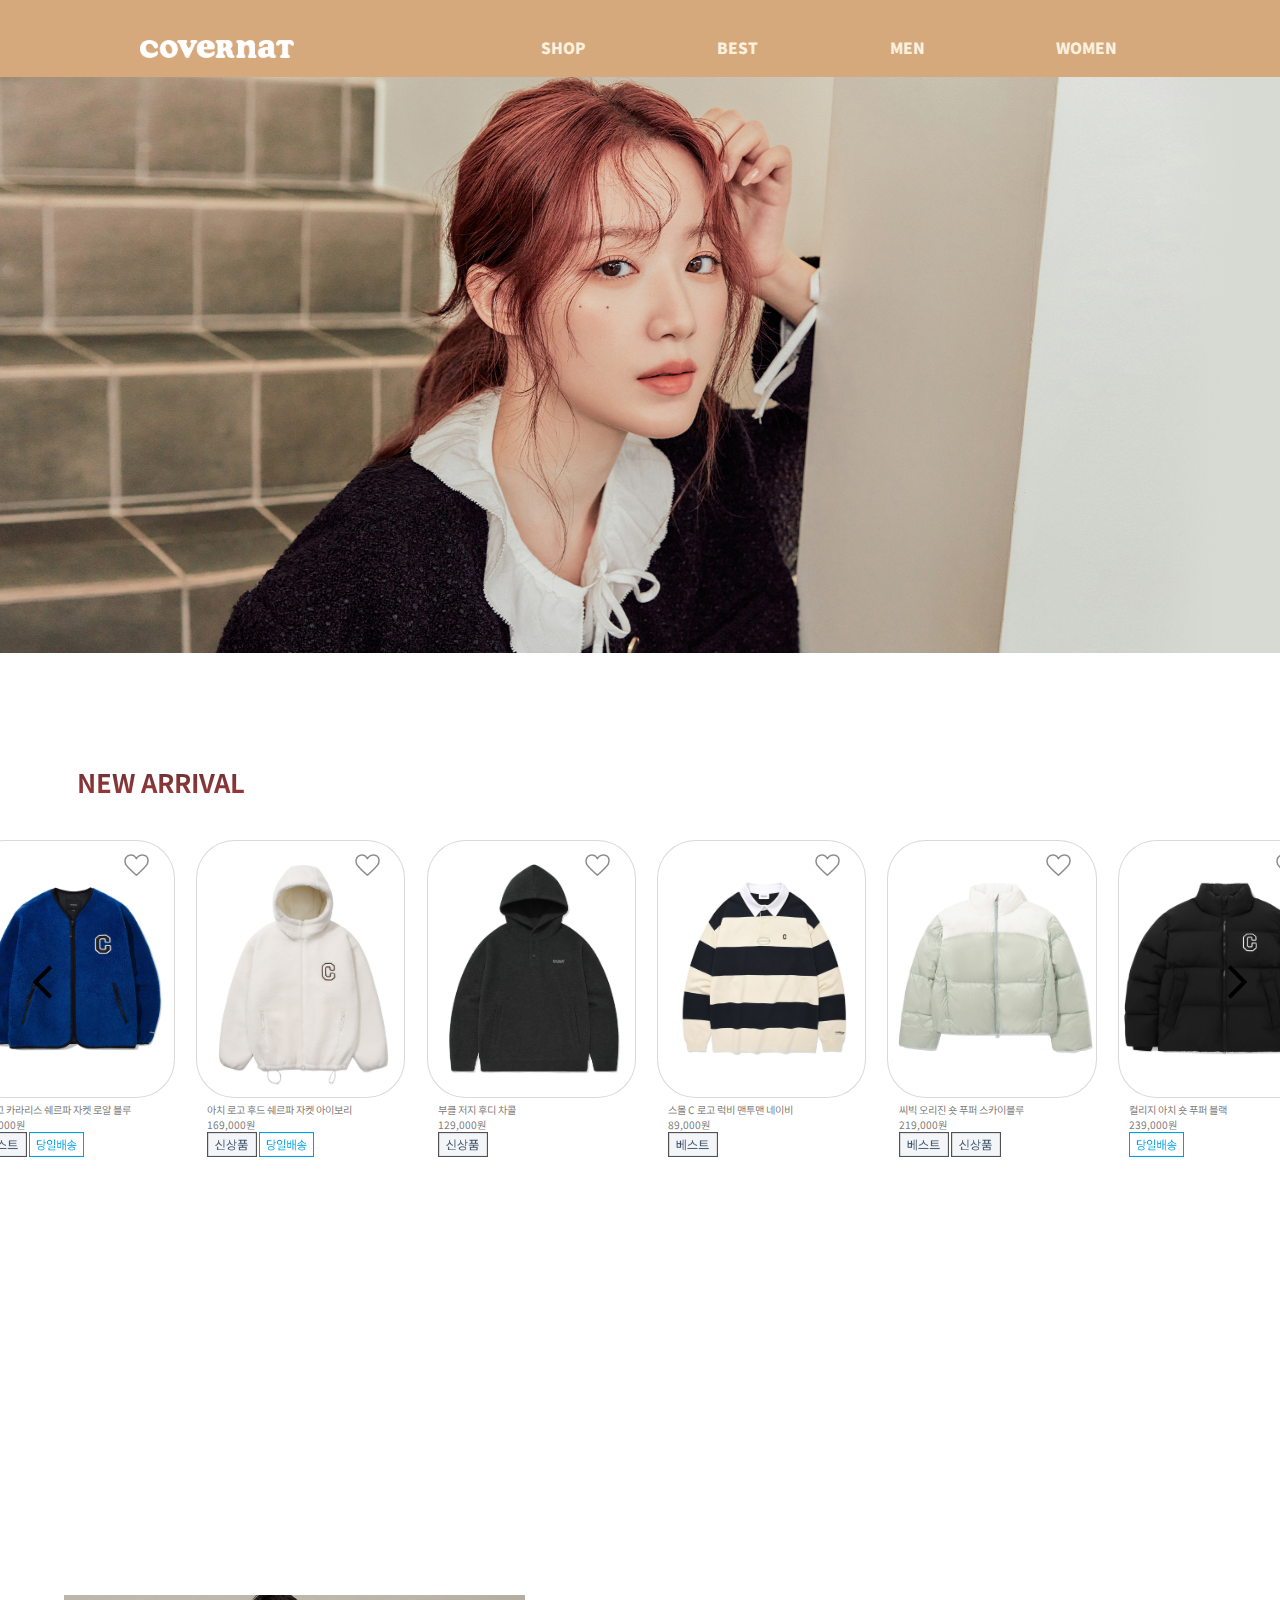
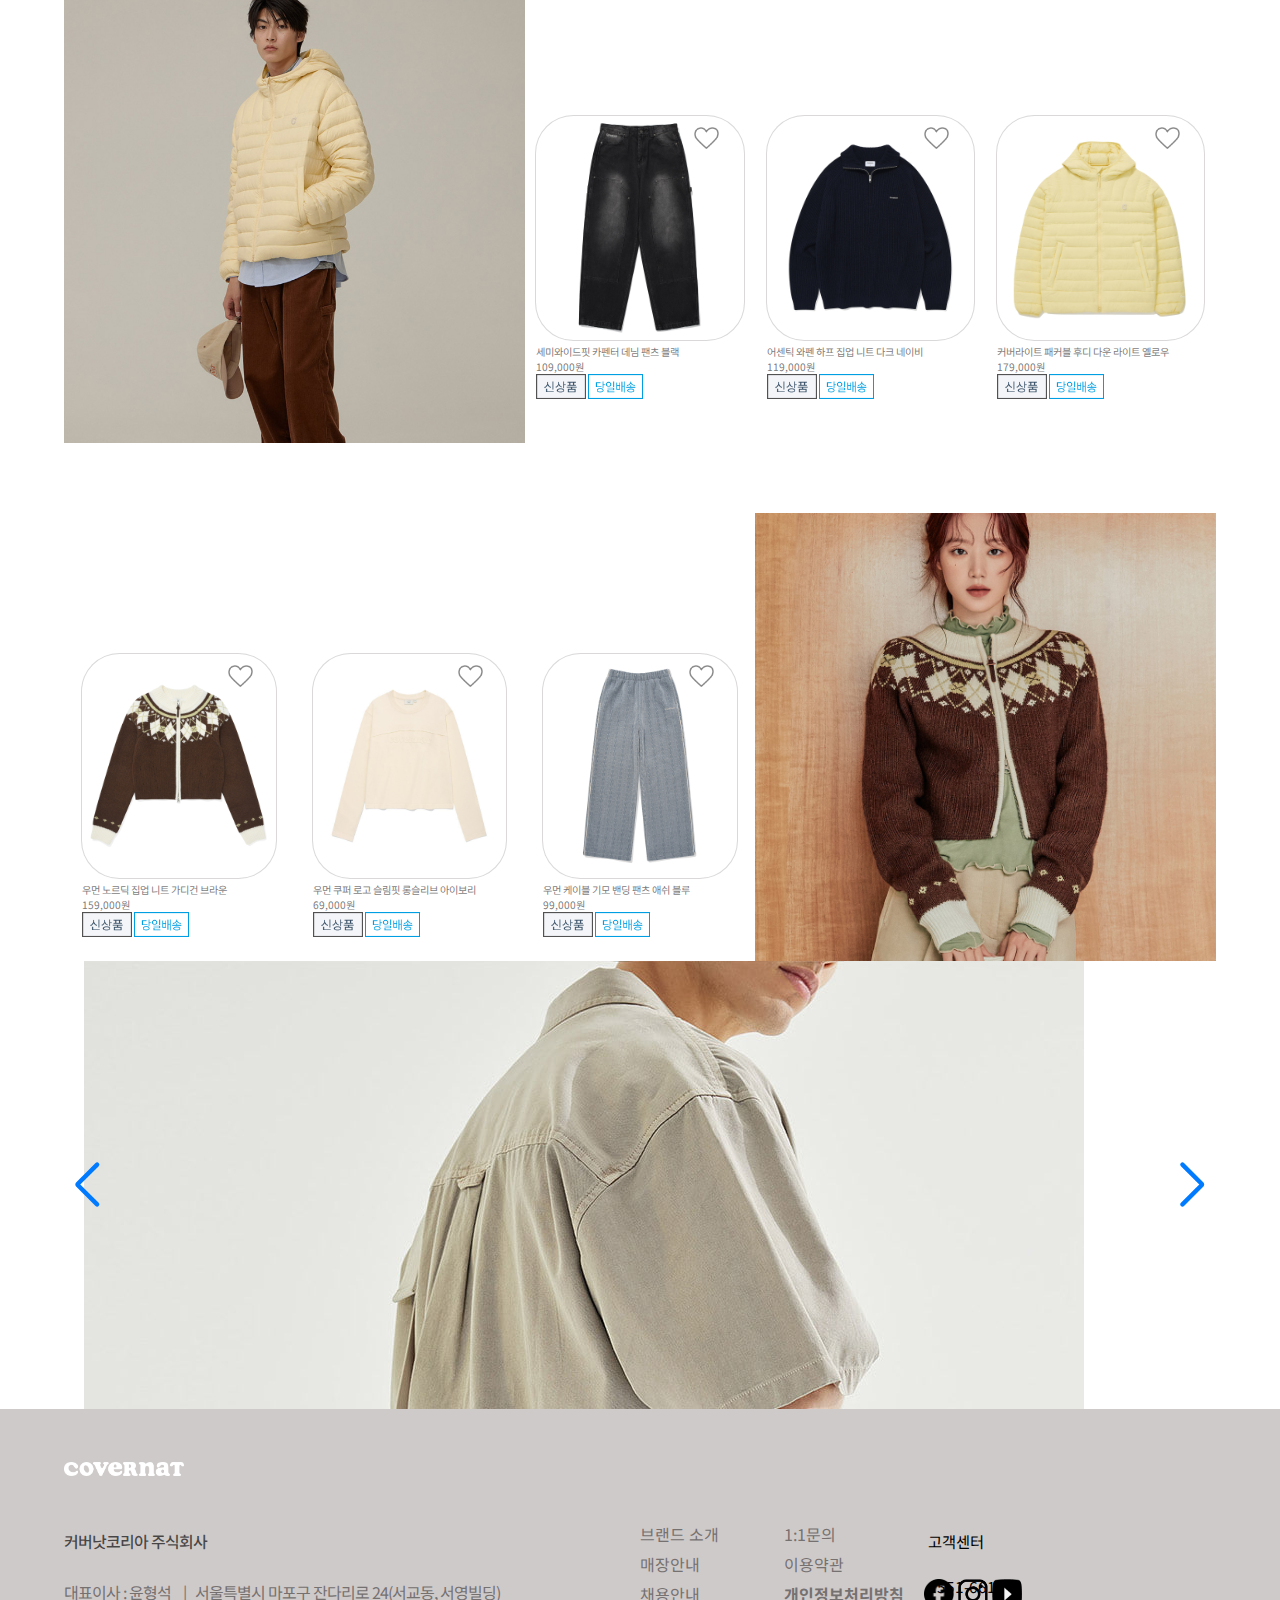
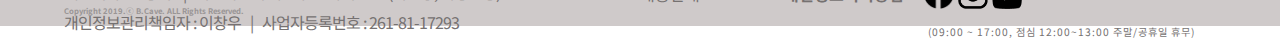
==== index.html @ c994ac95 "first covernat" ====
<!DOCTYPE html>
<html lang="en">
<head>
    <meta charset="UTF-8">
    <meta name="viewport" content="width=device-width, initial-scale=1.0">
    <title>covernat</title>
    <link rel="stylesheet" href="index.css">
    <link rel="preconnect" href="https://fonts.googleapis.com">
    <link rel="preconnect" href="https://fonts.gstatic.com" crossorigin>
    <link href="https://fonts.googleapis.com/css2?family=Noto+Sans+KR:wght@100..900&display=swap" rel="stylesheet">
    <script src="https://code.jquery.com/jquery-3.7.1.min.js" integrity="sha256-/JqT3SQfawRcv/BIHPThkBvs0OEvtFFmqPF/lYI/Cxo=" crossorigin="anonymous"></script>
    <script src="index.js"></script>
    <link rel="stylesheet" href="https://cdn.jsdelivr.net/npm/swiper@11/swiper-bundle.min.css"/>
    <script src="https://cdn.jsdelivr.net/npm/swiper@11/swiper-bundle.min.js"></script>
</head>
<body>
    <div id="header">
        <div class="gnb">
            <h1 class="logo"><img src="images/logowhite.png" alt=""></h1>
            <ul class="nav">
                <li><a href="#">SHOP</a></li>
                <li><a href="#">BEST</a></li>
                <li><a href="#">MEN</a></li>
                <li><a href="#">WOMEN</a></li>
            </ul>
        </div>
    </div>
    <div id="section">
        <div class="mainbg">
            <ul class="main_img">
                <li class="img1 img_on"></li>
                <li class="img2"></li>
                <li class="img3"></li>
                <li class="img4"></li>
            </ul>
        </div>
        <div class="newcont">
            <h2>NEW ARRIVAL</h2>
                <ul class="new_slide">
                    <li class = "slide1">
                        <a href="#"></a>
                        <span>카라 블루종 오트밀<br>
                            259,000원
                            <br><img src="images/best.png" alt="" width="50px" height="25px">
                        </span>
                    </li>
                    <li class = "slide2">
                        <a href="#"></a>
                        <span>C 로고 카라리스 쉐르파 자켓 로얄 블루<br>
                            129,000원
                            <br><img src="images/best.png" alt="" width="50px" height="25px"> <img src="images/today.png" alt="" width="55 px" height="25px"></span>
                    </li>
                    <li class = "slide3">
                        <a href="#"></a>
                        <span>아치 로고 후드 쉐르파 자켓 아이보리<br>
                            169,000원
                            <br><img src="images/new.png" alt="" width="50px" height="25px"> <img src="images/today.png" alt="" width="55 px" height="25px">
                        </span>
                    </li>
                    <li class = "slide4">
                        <a href="#"></a>
                        <span>부클 저지 후디 차콜<br>
                            129,000원
                            <br><img src="images/new.png" alt="" width="50px" height="25px">
                        </span>
                    </li>
                    <li class = "slide5">
                        <a href="#"></a>
                        <span>스몰 C 로고 럭비 맨투맨 네이비<br>
                            89,000원
                            <br><img src="images/best.png" alt="" width="50px" height="25px">
                        </span>
                    </li>
                    <li class = "slide6">
                        <a href="#"></a>
                        <span>씨빅 오리진 숏 푸퍼 스카이블루<br>
                            219,000원
                        <br><img src="images/best.png" alt="" width="50px" height="25px"> <img src="images/new.png" alt="" width="50px" height="25px"></span>
                    </li>
                    <li class = "slide7">
                        <a href="#"></a>
                        <span>컬리지 아치 숏 푸퍼 블랙<br>
                            239,000원
                        <br><img src="images/today.png" alt="" width="55px" height="25px">
                        </span>
                    </li>
                    <li class = "slide8">
                        <a href="#"></a>
                        <span>우먼 시어링 카라 숏 푸퍼 블랙<br>
                            259,000원
                        <br><img src="images/new.png" alt="" width="50px" height="25px">
                        </span>
                    </li>
                    <li class = "slide9">
                        <a href="#"></a>
                        <span>우먼 클래식 체크 싱글 자켓 브라운<br>
                            179,000원
                        <br><img src="images/best.png" alt="" width="50px" height="25px"> <img src="images/new.png" alt="" width="50px" height="25px"></span>
                    </li>
                    <li class = "slide10">
                        <a href="#"></a>
                        <span>우먼 롱 더플 코트 체크<br>
                            339,000원
                            <br><img src="images/best.png" alt="" width="50px" height="25px"> <img src="images/today.png" alt="" width="55 px" height="25px">
                        </span>
                    </li>
                </ul>
            <div class="newcont_arrow">
                <p class="newcont_prev"></p>
                <p class="newcont_next"></p>
            </div>
        </div>
        <div class="collectbg"></div>
<!-- --------------------------------------------------------------------------- -->
        <div class="mens">
            <div class="mens_cont">
                <ul class="mens_contlist">
                    <li class="content"></li>
                    <li class="content"></li>
                    <li class="content active"></li>
                </ul>
            </div>
            <div class="mens_list">
                <ul class="mens_inlist">
                    <li class="tabMenu">
                        <a href="#"></a>
                        <span>세미와이드핏 카펜터 데님 팬츠 블랙
                            <br>109,000원<br><img src="images/new.png" alt="" width="50px" height="25px"> <img src="images/today.png" alt="" width="55 px" height="25px">
                        </span>
                    </li>
                    <li class="tabMenu">
                        <a href="#"></a>
                        <span>어센틱 와펜 하프 집업 니트 다크 네이비
                            <br>119,000원<br><img src="images/new.png" alt="" width="50px" height="25px"> <img src="images/today.png" alt="" width="55 px" height="25px">
                        </span>
                    </li>
                    <li class="tabMenu active">
                        <a href="#"></a>
                        <span>커버라이트 패커블 후디 다운 라이트 옐로우
                            <br>179,000원<br><img src="images/new.png" alt="" width="50px" height="25px"> <img src="images/today.png" alt="" width="55 px" height="25px">
                        </span>
                    </li>
                </ul>
            </div>
        </div>
        <script>
            const tabItem = document.querySelectorAll('.tabMenu');
            const tabInner = document.querySelectorAll('.content');   
    
            tabItem.forEach((tab, idx)=>{
            tab.addEventListener('click',function(){
            tabInner.forEach((inner)=>{
                inner.classList.remove('active');
            })
            tabItem.forEach((item)=>{
                item.classList.remove('active');
            })

            tabItem[idx].classList.add('active');
            tabInner[idx].classList.add('active');
        })
        });
        </script>
        

        <div class="womens">
            <div class="womens_list">   
                <ul class="womens_inlist">
                    <li class="wabMenu motive">
                        <a href="#"></a>
                        <span>우먼 노르딕 집업 니트 가디건 브라운
                            <br>159,000원<br><img src="images/new.png" alt="" width="50px" height="25px"> <img src="images/today.png" alt="" width="55 px" height="25px">
                        </span>
                    </li>
                    <li class="wabMenu">
                        <a href="#"></a>
                        <span>우먼 쿠퍼 로고 슬림핏 롱슬리브 아이보리
                            <br>69,000원<br><img src="images/new.png" alt="" width="50px" height="25px"> <img src="images/today.png" alt="" width="55 px" height="25px">
                        </span>
                    </li>
                    <li class="wabMenu">
                        <a href="#"></a>
                        <span>우먼 케이블 기모 밴딩 팬츠 애쉬 블루
                            <br>99,000원<br><img src="images/new.png" alt="" width="50px" height="25px"> <img src="images/today.png" alt="" width="55 px" height="25px">
                        </span>
                    </li>
                </ul>
            </div>
            <div class="womens_cont">
                <ul class="womens_contlist">
                    <li class="wontent motive"></li>
                    <li class="wontent"></li>
                    <li class="wontent"></li>
                </ul>
            </div>
        </div>
        <script>
            const womanItem = document.querySelectorAll('.wabMenu');
            const womanInner = document.querySelectorAll('.wontent');   
        
            womanItem.forEach((tab, idx)=>{
            tab.addEventListener('click',function(){
                womanInner.forEach((inner)=>{
                    inner.classList.remove('motive');
                })
                womanItem.forEach((item)=>{
                    item.classList.remove('motive');
                })
    
                womanItem[idx].classList.add('motive');
                womanInner[idx].classList.add('motive');
            })
            });
            </script>
        
        <div class="swiper">
            <!-- Additional required wrapper -->
            <div class="swiper-wrapper">
              <!-- Slides -->
              <div class="swiper-slide"><a href="#"><img src="images/crossbaggray.jpg" alt=""></a></div>
              <div class="swiper-slide"><a href="#"><img src="images/mufflerred.jpg" alt=""></a></div>
              <div class="swiper-slide"><a href="#"><img src="images/cap.jpg" alt=""></a></div>
              <div class="swiper-slide"><a href="#"><img src="images/keyring.jpg" alt=""></a></div>
              <div class="swiper-slide"><a href="#"><img src="images/trouper.jpg" alt=""></a></div>
              <div class="swiper-slide"><a href="#"><img src="images/wranglercap.jpg" alt=""></a></div>
            </div>
            <div class="swiper-button-prev"></div>
            <div class="swiper-button-next"></div>
          
            <!-- If we need scrollbar -->
            <div class="swiper-scrollbar"></div>
          </div>
    </div>
    <div id="footer">
        <div class="footer_cont">
            <div class="footer_left">
                <h1 class="footer_logo"></h1>
                <div class="company_name">커버낫코리아 주식회사</div><br>
                <div class="address">
                    <p>대표이사 : 윤형석 &nbsp;&nbsp; | &nbsp;&nbsp;서울특별시 마포구 잔다리로 24(서교동, 서영빌딩)</p>
                    <p>개인정보관리책임자 : 이창우 &nbsp;&nbsp;|&nbsp;&nbsp; 사업자등록번호 : 261-81-17293</p>
                </div>
            </div>
            <div class="footer_right">
                <ul class="footer_line1">
                    <li>브랜드 소개</li>
                    <li>매장안내</li>
                    <li>채용안내</li>
                </ul>
                <ul class="footer_line2">
                    <li>1:1문의</li>
                    <li>이용약관</li>
                    <li><strong>개인정보처리방침</strong></li>
                </ul>
                <ul class="cs">
                    <li>고객센터</li>
                    <li>1551-6613</li>
                    <li>(09:00 ~ 17:00, 점심 12:00~13:00 주말/공휴일 휴무)</li>
                </ul>
            </div>
        </div>
        <div class="footer_bottom">
        <h3>Copyright 2019.ⓒ B.Cave. ALL Rights Reserved.</h3>
        <ul class="sns">
            <li><a href="#"><img src="images/icon_facebook.png" alt=""></a></li>
            <li><a href="#"><img src="images/icon_insta.png" alt=""></a></li>
            <li><a href="#"><img src="images/icon_yutube.png" alt=""></a></li>
        </ul>
        </div>
    </div>
</body>
</html>
---- index.css ----
@charset "UTF-8";

*{margin: 0; padding: 0;}
ul{list-style: none;}
img{vertical-align: top; border: 0;}
a{color: black; text-decoration: none;}
body{
    font-family: "Noto Sans KR", sans-serif;
    font-optical-sizing: auto;
    font-weight: 900;
    font-style: normal;
}

#header{
    width: 100%; height: 6vw;
    background-color: rgba(202, 147, 91, 0.799);
}
#header .gnb{
    width: calc(90%);
    display: flex;
    justify-content: space-between;
}
#header .gnb .logo>img{
    width: 12vw;
    padding: 40px;
    margin-left: 100px;
}
#header .gnb .nav{
    width: 50%;
    display: flex;
    justify-content: space-between;
    padding: 35px;
}
#header .gnb .nav>li a{
    color: rgb(250, 240, 222);
    font-size: 1.2vw;
}

#section .mainbg{
    width: 100%; height: 45vw;
    /* border: 1px solid saddlebrown; */
}
#section .mainbg .main_img{
    width: 100%; height: 100%;
    position: relative;
}
#section .mainbg .main_img>li{
    width: 100%; height: 100%;
    background-size: cover;
    background-repeat: no-repeat;
    position: absolute;
    display: none;
    left: 0; top: 0;
}
#section .mainbg .main_img .img1{background-image: url(images/shuhwamain4.jpg);}
#section .mainbg .main_img .img2{background-image: url(images/shuhwamain3.jpg);}
#section .mainbg .main_img .img3{background-image: url(images/shuhwamain2.jpg);}
#section .mainbg .main_img .img4{background-image: url(images/shuhwamain.jpg);}
#section .mainbg .main_img .img_on{display: block;}
#section .newcont{
    width: 100%; height: 35vw;
    margin-top: 80px;
    /* border: 1px solid lime; */
    box-sizing: border-box;
    position: relative;
    overflow: hidden;
    /* display: flex; */
}
#section .newcont>h2{
    margin-left: 6%;
    padding-top: 30px;
    font-size: 2vw;
    background: linear-gradient(#292931 0%, #a33939 100%);
    background-clip: text;
    -webkit-background-clip: text;
    color: transparent;
}
#section .newcont .new_slide{
    width: 180%; height: 20vw;
    display: flex;
    justify-content: space-around;
    margin-left: -21.5%;
}
#section .newcont .new_slide>li{
    width: 9%; height:100%;
    border: 1px solid rgba(174, 170, 170, 0.461);
    margin-top: 40px;
    /* background-color: rgba(250, 235, 215, 0.758); */
    border-radius: 3vw;
    background-repeat: no-repeat;
    background-size: cover;
    cursor: pointer;
    transition: all 0.5s;
    font-size: 0.8vw;
    position: relative;
}
#section .newcont .new_slide>li>span{
    position: absolute;
    color: #6f6e6ee9;
    left: 5%; top: 102%;
    font-weight: 400;
}
#section .newcont .new_slide>li>a{
    position: absolute;
    right: 12%; top: 5%;
    background-image: url(images/heart.png);
    background-repeat: no-repeat;
    background-size: contain;
    width: 25px; height: 25px;
}
#section .newcont .new_slide:hover>li>a img{
    background-image: url(images/fullheart.png);
}
#section .newcont .new_slide .slide1{
    background-image: url(images/newjacket.jpg);
}
#section .newcont .new_slide .slide1:hover{
    background-image: url(images/newjacketback.jpg);
}
#section .newcont .new_slide .slide2{
    background-image: url(images/newjacketblue.jpg);
}
#section .newcont .new_slide .slide2:hover{
    background-image: url(images/newjacketblueback.jpg);
}
#section .newcont .new_slide .slide3{
    background-image: url(images/newjacketivory.jpg);
}
#section .newcont .new_slide .slide3:hover{
    background-image: url(images/newjacketivoryback.jpg);
}
#section .newcont .new_slide .slide4{
    background-image: url(images/newhoodchacoal.jpg);
}
#section .newcont .new_slide .slide4:hover{
    background-image: url(images/newhoodchacoalback.jpg);
}
#section .newcont .new_slide .slide5{
    background-image: url(images/newmtmnavy.jpg);
}
#section .newcont .new_slide .slide5:hover{
    background-image: url(images/newmtmnavyback.jpg);
}
#section .newcont .new_slide .slide6{
    background-image: url(images/paddinggreen.jpg);
}
#section .newcont .new_slide .slide6:hover{
    background-image: url(images/paddinggreenback.jpg);
}
#section .newcont .new_slide .slide7{
    background-image: url(images/paddingblack.jpg);
}
#section .newcont .new_slide .slide7:hover{
    background-image: url(images/paddingblackback.jpg);
}
#section .newcont .new_slide .slide8{
    background-image: url(images/jacketblackwoman.jpg);
}
#section .newcont .new_slide .slide8:hover{
    background-image: url(images/jacketblackwomanback.jpg);
}
#section .newcont .new_slide .slide9{
    background-image: url(images/newjacketbrown.jpg);
}
#section .newcont .new_slide .slide9:hover{
    background-image: url(images/newjacketbrownback.jpg);
}
#section .newcont .new_slide .slide10{
    background-image: url(images/dufflecoat.jpg);
}
#section .newcont .new_slide .slide10:hover{
    background-image: url(images/dufflecoatback.jpg);
}
#section .newcont .newcont_arrow{cursor: pointer;}
#section .newcont .newcont_arrow .newcont_prev{
    width: 50px; height: 50px;
    background-image: url(images/arrow.png);
    background-repeat: no-repeat;
    /* background-color: saddlebrown; */
    position: absolute;
    left: 1.5%; top: 50%;
    z-index: 1000;
}
#section .newcont .newcont_arrow .newcont_next{
    width:50px; height: 50px;
    background-image: url(images/arrow.png);
    background-repeat: no-repeat;
    /* background-color: saddlebrown; */
    position: absolute;
    rotate: 180deg;
    right: 1.5%; top: 50%;
    z-index: 1000;
}
#section .collectbg{
    width: 100%; height: 30vw;
    background-repeat: no-repeat;
    background-attachment: fixed;
    background-image: url(images/collect_1.jpg);
    /* background-position: center; */
    background-size: cover;
}
#section .collectbg::after{
    width: 100%; height: 30vw;
    opacity: 20%;
}
#section .mens{
    width: 90%; height: 35vw;
    /* background-color: thistle; */
    margin: 0 auto;
    display: flex;
}
#section .mens .mens_cont{
    width: 40%; height: 100%;
    margin-top: 30px;
    /* background-color: darkblue; */
}
#section .mens .mens_cont .mens_contlist{
    width: 100%; height: 100%;
    position: relative;
}
#section .mens .mens_cont .mens_contlist li{
    width: 100%; height: 100%;
    background-repeat: no-repeat;
    background-size: cover;
    background-position: center;
    position: absolute;
    left: 0; top: 0;
    display: none;
}
#section .mens .mens_cont .mens_contlist li.active{display: block;}
#section .mens .mens_cont .mens_contlist>li:nth-child(1){background-image: url(images/newpantsbltab.jpg);}
#section .mens .mens_cont .mens_contlist>li:nth-child(2){background-image: url(images/basatitab.jpg);}
#section .mens .mens_cont .mens_contlist>li:nth-child(3){background-image: url(images/paddingyellowtab.jpg);}
#section .mens .mens_list{
    width: 60%; height: 100%;
    /* background-color: darkkhaki; */
}
#section .mens .mens_inlist{
    height: 100%;
    display: flex;
    justify-content: space-around;
}
#section .mens .mens_list .mens_inlist>li{
    width: 30%; height: 50%;
    margin-top: 150px;
    border: 1px solid  rgba(174, 170, 170, 0.461);
    border-radius: 3vw;
    background-size: cover;
    background-position:center;
    transition: all 0.5s;
    cursor: pointer;
    font-size: 0.8vw;
    position: relative;
}
#section .mens .mens_list .mens_inlist>li>span{
    position: absolute;
    color: #6f6e6ee9;
    left: 0; top: 102%;
    font-weight: 400;
}
#section .mens .mens_list .mens_inlist>li>a{
    position: absolute;
    right: 12%; top: 5%;
    background-image: url(images/heart.png);
    background-repeat: no-repeat;
    background-size: contain;
    width: 25px; height: 25px;
}
#section .mens .mens_list .mens_inlist>li:nth-child(1){
    background-image: url(images/newpantsbl.jpg);
}
#section .mens .mens_list .mens_inlist>li:nth-child(1):hover{
    background-image: url(images/newpantsblback.jpg);
}
#section .mens .mens_list .mens_inlist>li:nth-child(2){
    background-image: url(images/knitnavy.jpg);
}
#section .mens .mens_list .mens_inlist>li:nth-child(2):hover{
    background-image: url(images/knitnavyback.jpg);
}
#section .mens .mens_list .mens_inlist>li:nth-child(3){
    background-image: url(images/paddingyellow.jpg);
}
#section .mens .mens_list .mens_inlist>li:nth-child(3):hover{
    background-image: url(images/paddingyellowback.jpg);
}
#section .womens{
    width: 90%; height: 35vw;
    margin: 0 auto;
    margin-top: 100px;
    display: flex;
}
#section .womens .womens_cont{
    width: 40%; height: 100%;
}
#section .womens .womens_cont .womens_contlist{
    width: 100%; height: 100%;
    position: relative;
}
#section .womens .womens_cont .womens_contlist li{
    width: 100%; height: 100%;
    background-repeat: no-repeat;
    background-size: cover;
    background-position: center;
    position: absolute;
    left: 0; top: 0;
    display: none;
}
#section .womens .womens_list{
    width: 60%; height: 100%;
    /* background-color: darkkhaki; */
}

#section .womens .womens_inlist{
    height: 100%;
    display: flex;
    justify-content: space-around;
}
#section .womens .womens_list .womens_inlist>li{
    width: 28%; height: 50%;
    margin-top: 140px;
    border: 1px solid  rgba(174, 170, 170, 0.461);
    border-radius: 3vw;
    background-size: cover;
    background-position: center;
    transition: all 0.5s;
    cursor: pointer;
    font-size: 0.8vw;
    position: relative;
}
#section .womens .womens_list .womens_inlist>li>span{
    position: absolute;
    color: #6f6e6ee9;
    left: 0; top: 102%;
    font-weight: 400;
}
#section .womens .womens_list .womens_inlist>li>a{
    position: absolute;
    right: 12%; top: 5%;
    background-image: url(images/heart.png);
    background-repeat: no-repeat;
    background-size: contain;
    width: 25px; height: 25px;
}
#section .womens .womens_list .womens_inlist>li:nth-child(1){
    background-image: url(images/cardiganbrown.jpg);
}
#section .womens .womens_list .womens_inlist>li:nth-child(1):hover{
    background-image: url(images/cardiganbrownback.jpg);
}
#section .womens .womens_list .womens_inlist>li:nth-child(2){
    background-image: url(images/ivorysleeve.jpg);
}
#section .womens .womens_list .womens_inlist>li:nth-child(2):hover{
    background-image: url(images/ivorysleeveback.jpg);
}
#section .womens .womens_list .womens_inlist>li:nth-child(3){
    background-image: url(images/pantsnavy.jpg);
}
#section .womens .womens_list .womens_inlist>li:nth-child(3):hover{
    background-image: url(images/pantsnavyback.jpg);
}
#section .womens .womens_cont .womens_contlist li.motive{display: block;}
#section .womens .womens_cont .womens_contlist>li:nth-child(1){background-image: url(images/cardiganbrowntab.jpg);}
#section .womens .womens_cont .womens_contlist>li:nth-child(2){background-image: url(images/ivorysleevetab.jpg);}
#section .womens .womens_cont .womens_contlist>li:nth-child(3){background-image: url(images/pantsnavytab.jpg);}
#section .swiper{
    width: 90%; height: 35vw;
}

#section .swiper .swiper-wrapper .swiper-slide{
    padding: 0 20px;
}
#section .swiper .swiper_wrapper .swiper-slide >a img{
    width: 100%; height: 500px;
    border-radius: 5px;
}


#footer{
    width: 100%; height: 17vw;
    background-color: rgb(207, 202, 202);
    font-weight: 400;
    color: rgb(117, 113, 113);
    box-sizing: border-box;
}

#footer .footer_cont{
    width: 90%; height: 90%;
    display: flex;
    margin: 0 auto;
}
#footer .footer_left{
    width: 50%; height:100%;
    letter-spacing: -1px;
    /* background-color: forestgreen; */
}
#footer .footer_cont .footer_left h1{
    background-image: url(images/logowhite.png);
    background-repeat: no-repeat;
    background-size: contain;
    background-position: center;
    width: 120px; height: 120px;
}
#footer .footer_cont .footer_left .company_name{
    font-weight: 500;
    color: #000000a9;
}
#footer .footer_cont .footer_left .address{
    line-height: 30px;
}
#footer .footer_right{
    width: 50%; height:100%;
    display: flex;
    /* background-color: rebeccapurple; */
}
#footer .footer_right>ul{
    width: 25%; margin-top: 110px;
    line-height: 30px;
}
#footer .footer_right .cs{
    width: 50%;
    font-size: 1vw;
    line-height: 45px;
}
#footer .footer_right .cs>li:nth-child(1){
    font-size: 1.2vw;
    color: #000;
}
#footer .footer_right .cs>li:nth-child(2){
    font-size: 1.2vw;
    color: black;
}
#footer .footer_right .cs>li:nth-child(3){
    letter-spacing: 1px;
    font-size: 0.8vw;
}
#footer .footer_bottom{
    width: 100%;
    display: flex;
}
#footer .footer_bottom h3{
    width: 50%; 
    margin-left: 5%;
    font-size: 0.6vw;
    color: rgb(153, 149, 149);
    /* background-color: darkgreen; */
}
#footer .footer_bottom .sns{
    width: 8%;
    display: flex;
    justify-content: space-around;
    margin-left: 17%;
    margin-top: -2%;
}
#footer .footer_bottom .sns>li>a>img{
    width: 30px; height: 30px;
}
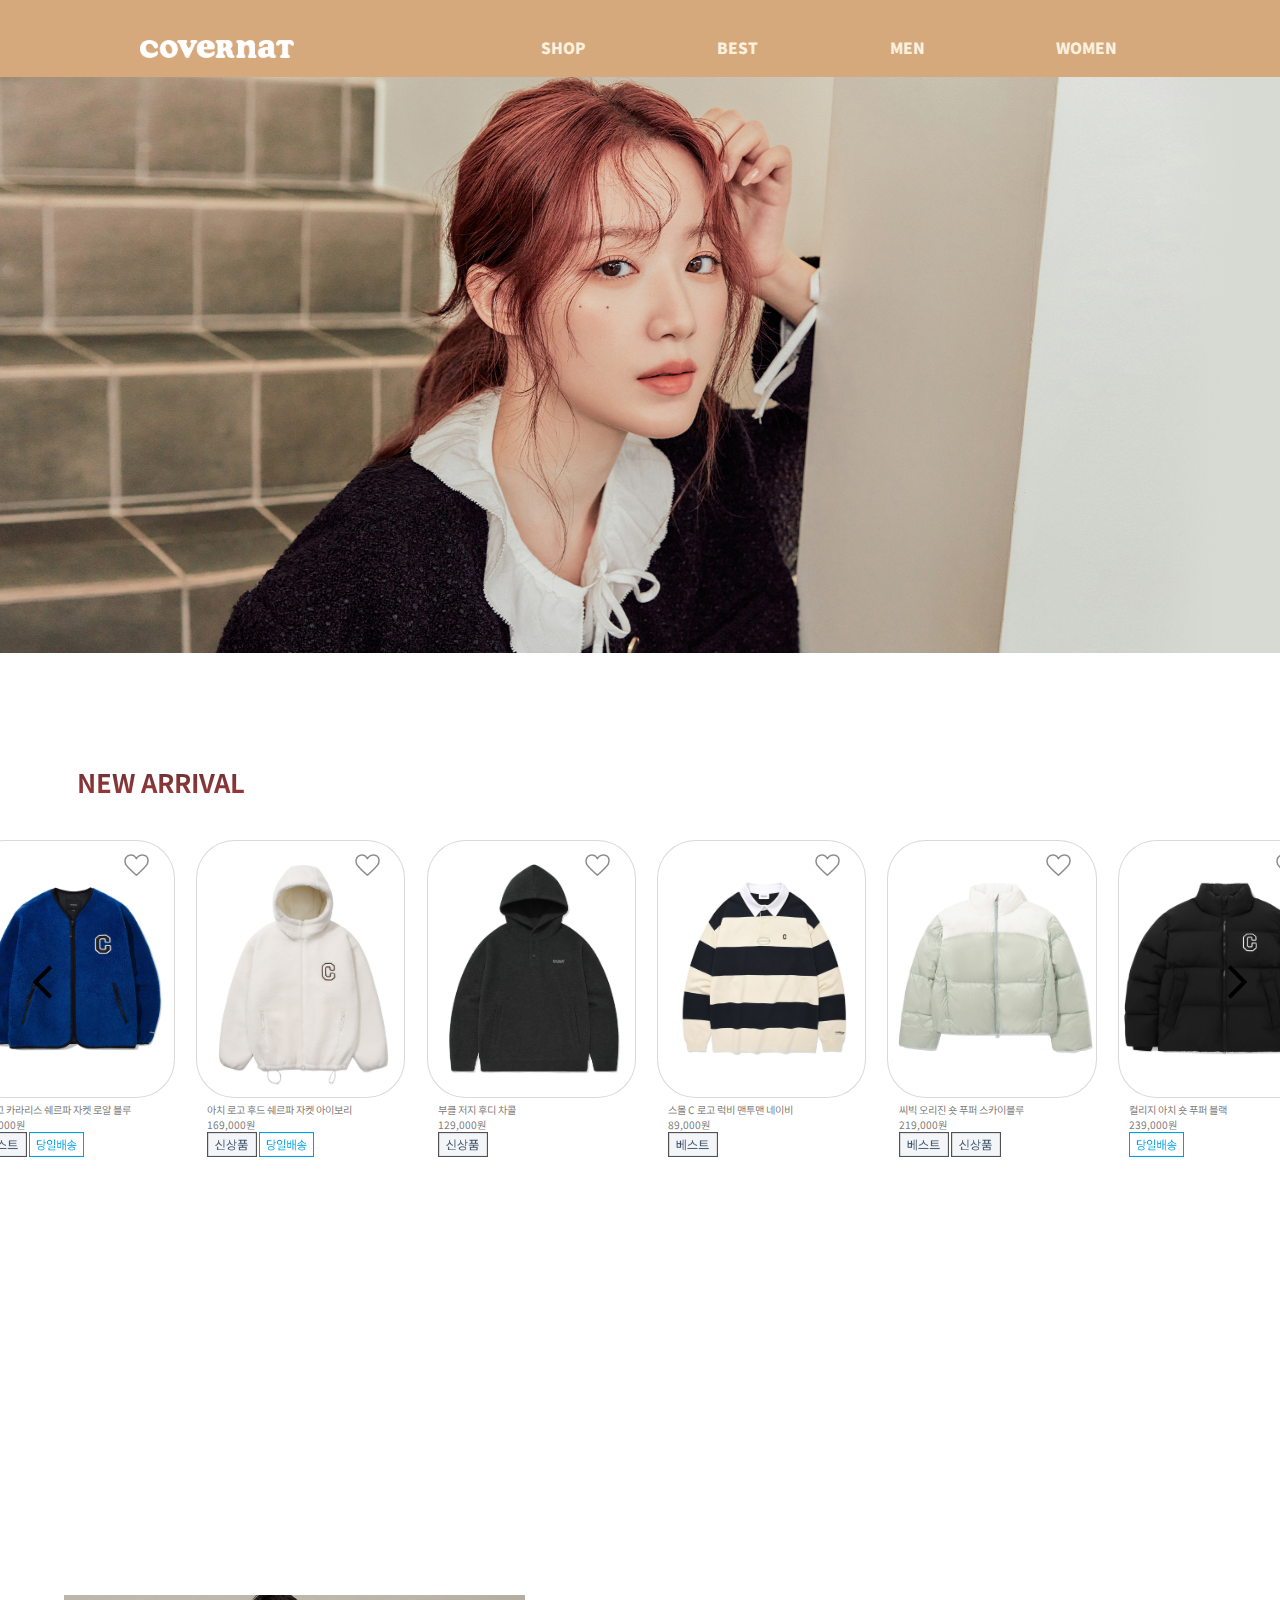
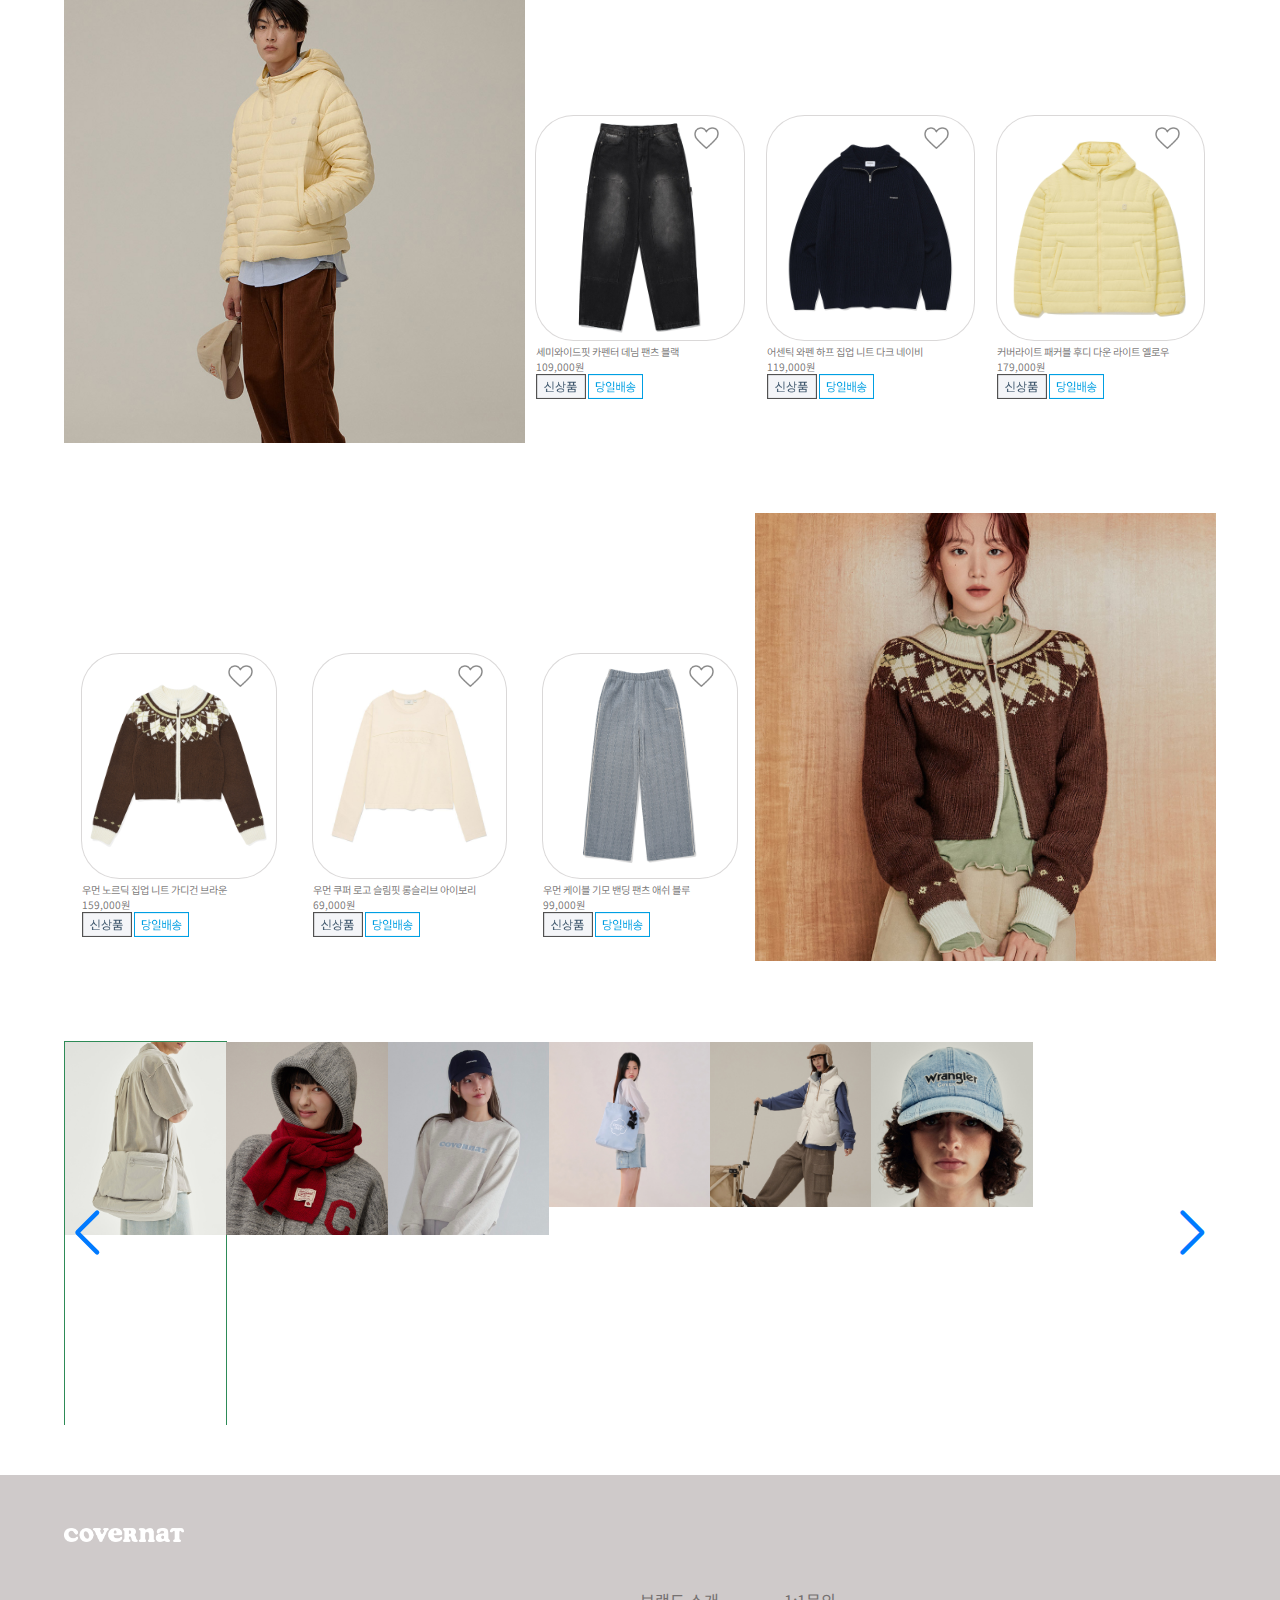
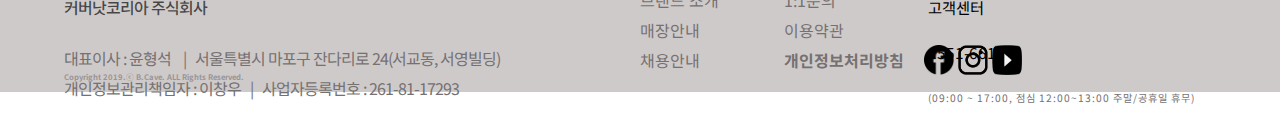
==== commit c2966517: "second" ====
--- a/index.html
+++ b/index.html
@@ -214,22 +214,23 @@
             </script>
         
         <div class="swiper">
-            <!-- Additional required wrapper -->
             <div class="swiper-wrapper">
-              <!-- Slides -->
-              <div class="swiper-slide"><a href="#"><img src="images/crossbaggray.jpg" alt=""></a></div>
-              <div class="swiper-slide"><a href="#"><img src="images/mufflerred.jpg" alt=""></a></div>
-              <div class="swiper-slide"><a href="#"><img src="images/cap.jpg" alt=""></a></div>
-              <div class="swiper-slide"><a href="#"><img src="images/keyring.jpg" alt=""></a></div>
-              <div class="swiper-slide"><a href="#"><img src="images/trouper.jpg" alt=""></a></div>
-              <div class="swiper-slide"><a href="#"><img src="images/wranglercap.jpg" alt=""></a></div>
-            </div>
-            <div class="swiper-button-prev"></div>
-            <div class="swiper-button-next"></div>
-          
-            <!-- If we need scrollbar -->
-            <div class="swiper-scrollbar"></div>
-          </div>
+                <div class="swiper-slide"><img src="images/crossbaggray.jpg" alt="" width="100%"></div>
+                <div class="swiper-slide"><img src="images/mufflerred.jpg" alt="" width="100%"></div>
+                <div class="swiper-slide"><img src="images/cap.jpg" alt="" width="100%"></div>
+                <div class="swiper-slide"><img src="images/keyring.jpg" alt="" width="100%"></div>
+                <div class="swiper-slide"><img src="images/trouper.jpg" alt="" width="100%"></div>
+                <div class="swiper-slide"><img src="images/wranglercap.jpg" alt="" width="100%"></div>
+                <!-- <div class="swiper-slide"></div>
+                <div class="swiper-slide"></div>
+                <div class="swiper-slide"></div>
+                <div class="swiper-slide"></div>
+                <div class="swiper-slide"></div>
+                <div class="swiper-slide"></div> -->
+            </div>
+                <div class="swiper-button-prev"></div>
+                <div class="swiper-button-next"></div>
+        </div>
     </div>
     <div id="footer">
         <div class="footer_cont">
--- a/index.css
+++ b/index.css
@@ -365,17 +365,18 @@
 #section .womens .womens_cont .womens_contlist>li:nth-child(2){background-image: url(images/ivorysleevetab.jpg);}
 #section .womens .womens_cont .womens_contlist>li:nth-child(3){background-image: url(images/pantsnavytab.jpg);}
 #section .swiper{
-    width: 90%; height: 35vw;
-}
-
-#section .swiper .swiper-wrapper .swiper-slide{
-    padding: 0 20px;
-}
-#section .swiper .swiper_wrapper .swiper-slide >a img{
-    width: 100%; height: 500px;
-    border-radius: 5px;
-}
-
+    width: 90%; height: 30vw;
+    margin-top: 80px;
+    margin-bottom: 50px;
+    
+}
+#section .swiper .swiper-button-prev{}
+#section .swiper .swiper-button-next{}
+#section .swiper .swiper-wrapper {
+    width: 14%; height: 100%;
+    border: 1px solid seagreen;
+    background-repeat: no-repeat;
+}
 
 #footer{
     width: 100%; height: 17vw;
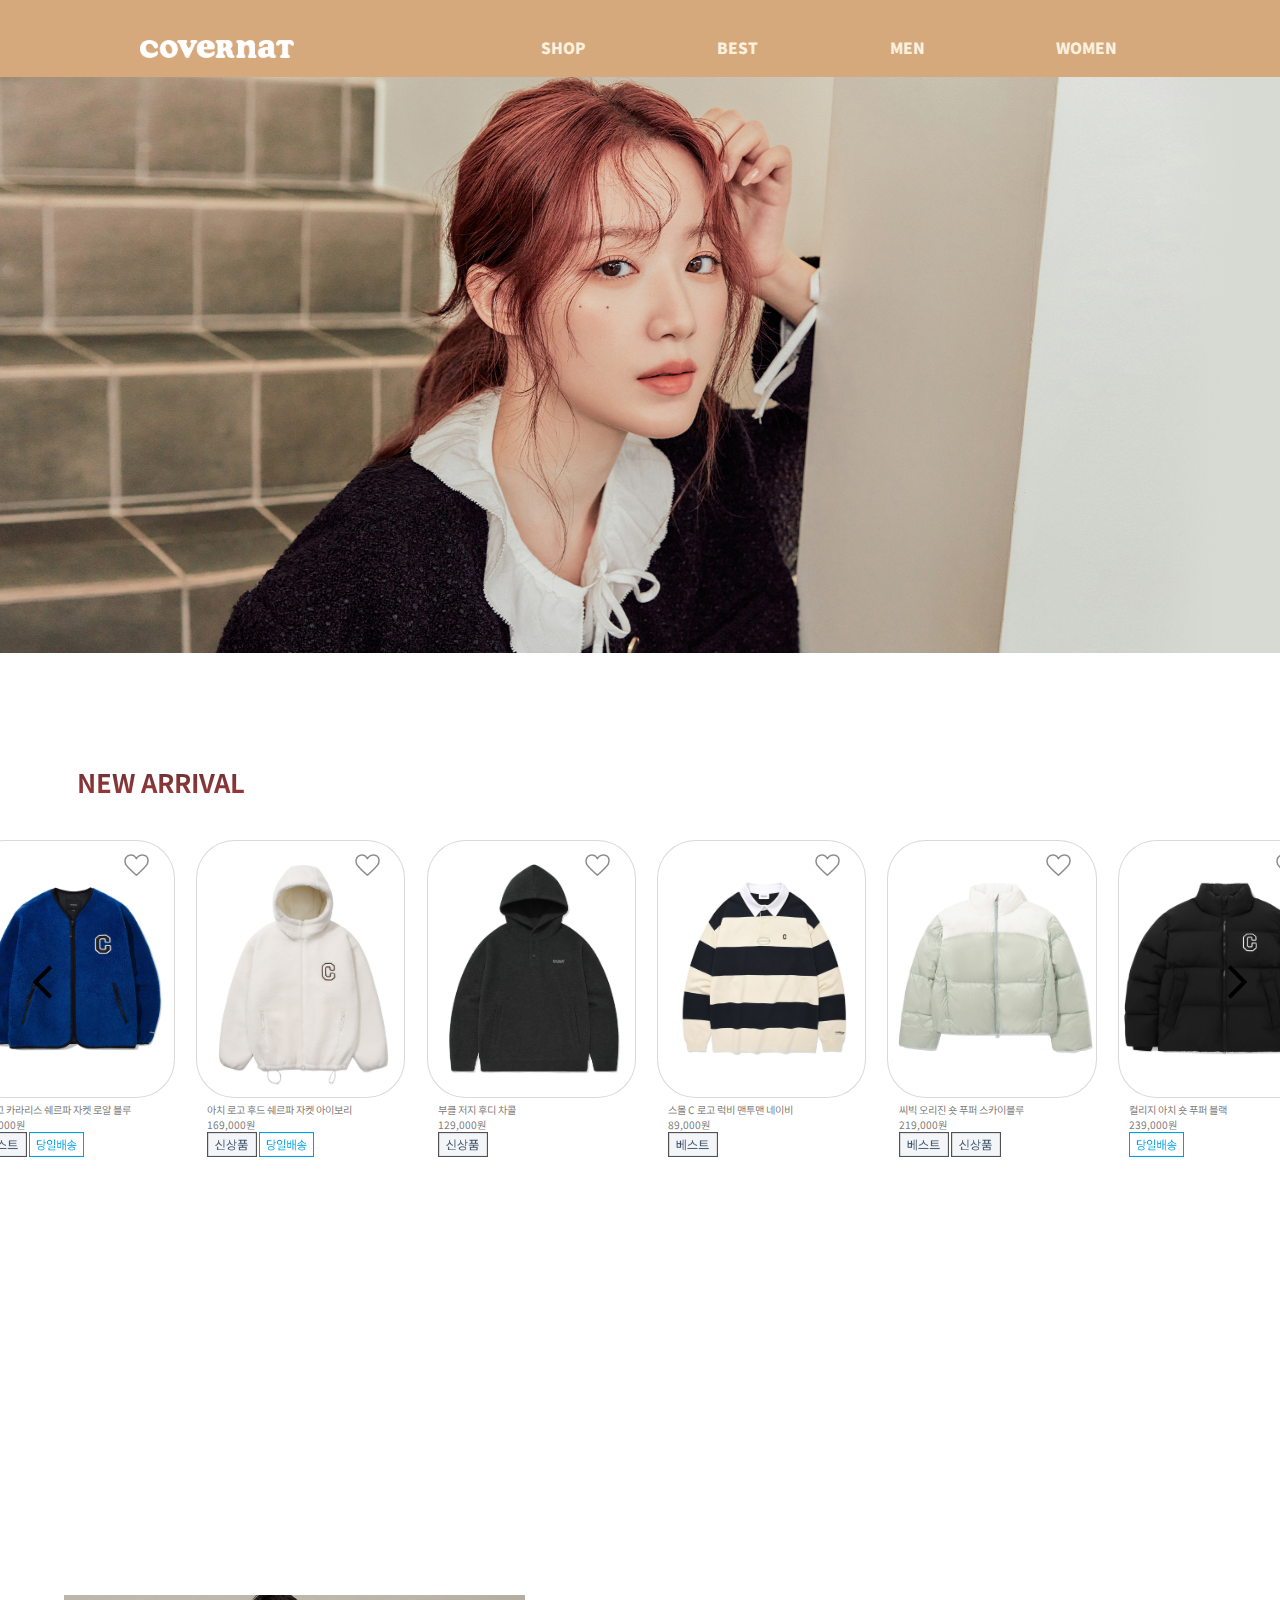
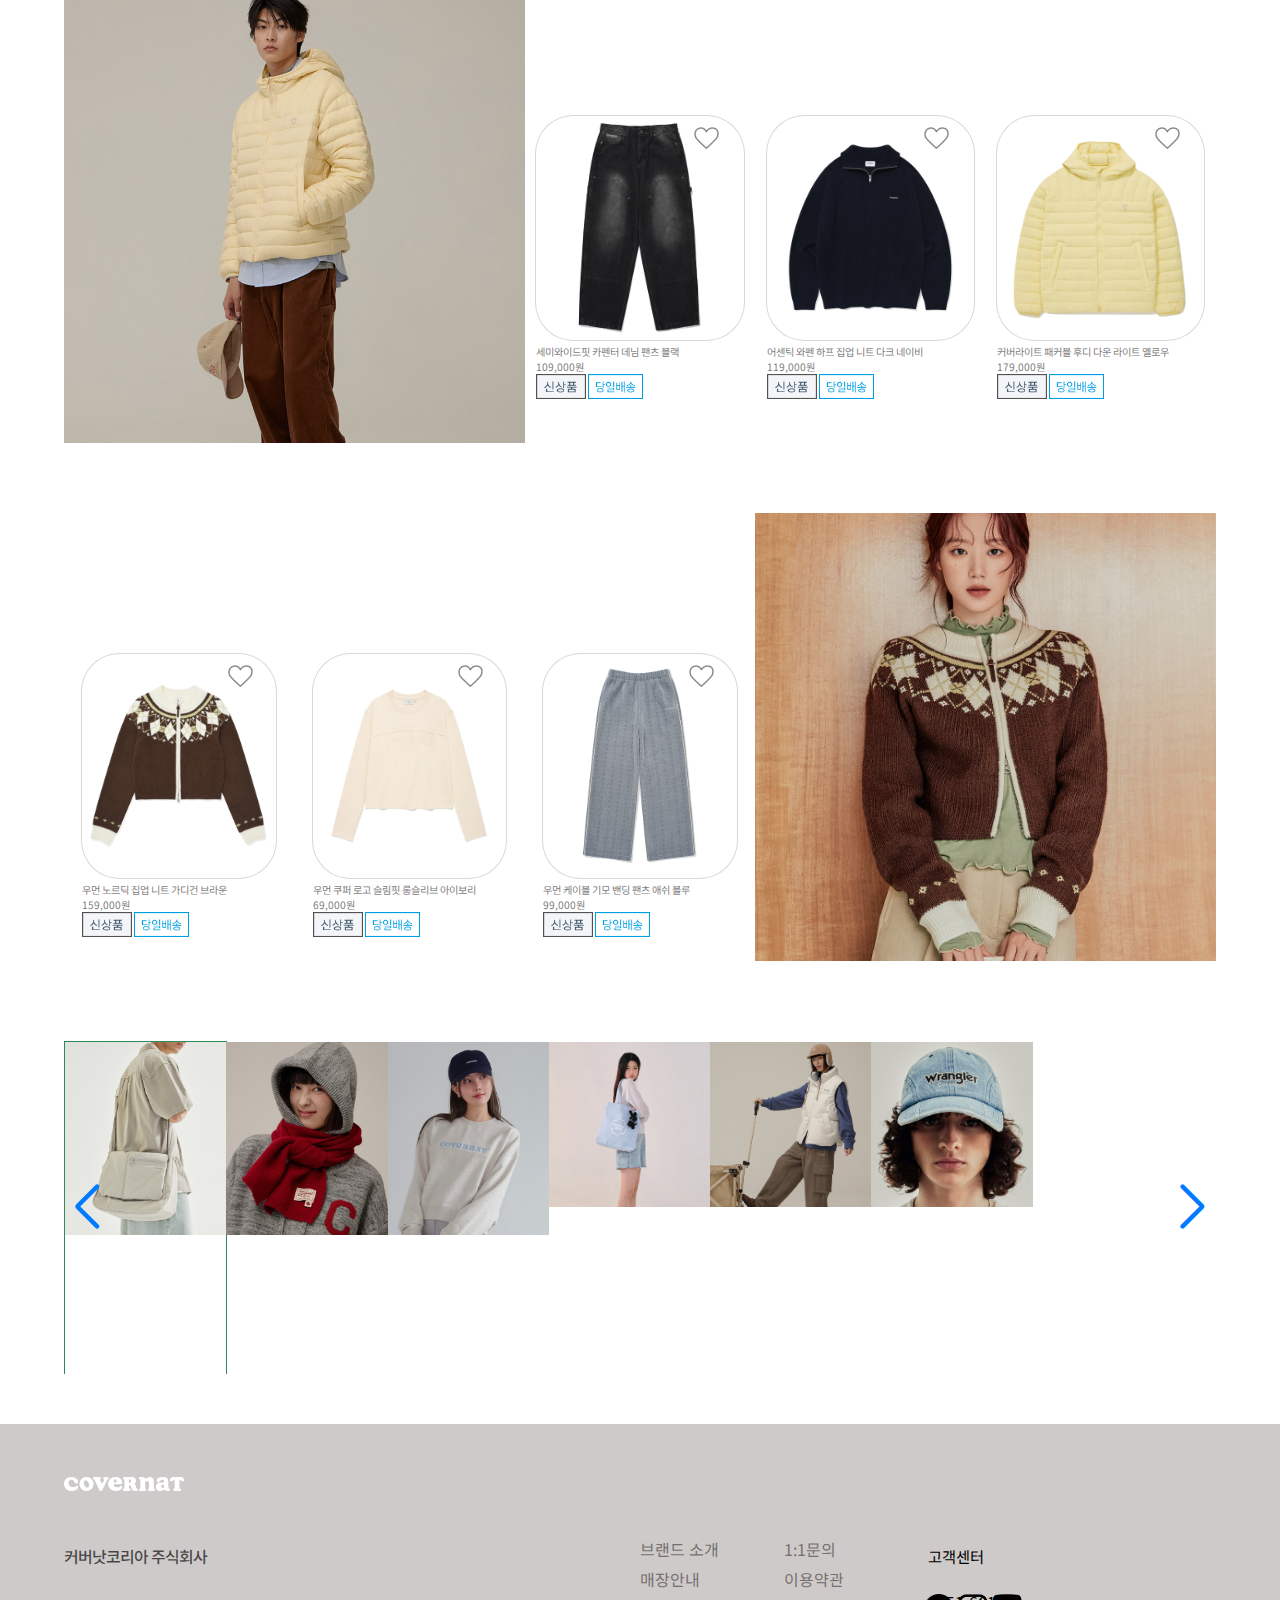
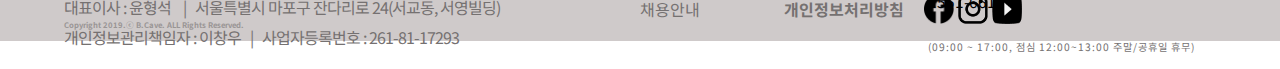
==== commit 33c4d6b7: "third" ====
--- a/index.html
+++ b/index.html
@@ -212,7 +212,6 @@
             })
             });
             </script>
-        
         <div class="swiper">
             <div class="swiper-wrapper">
                 <div class="swiper-slide"><img src="images/crossbaggray.jpg" alt="" width="100%"></div>
--- a/index.css
+++ b/index.css
@@ -365,7 +365,7 @@
 #section .womens .womens_cont .womens_contlist>li:nth-child(2){background-image: url(images/ivorysleevetab.jpg);}
 #section .womens .womens_cont .womens_contlist>li:nth-child(3){background-image: url(images/pantsnavytab.jpg);}
 #section .swiper{
-    width: 90%; height: 30vw;
+    width: 90%; height: 26vw;
     margin-top: 80px;
     margin-bottom: 50px;
     
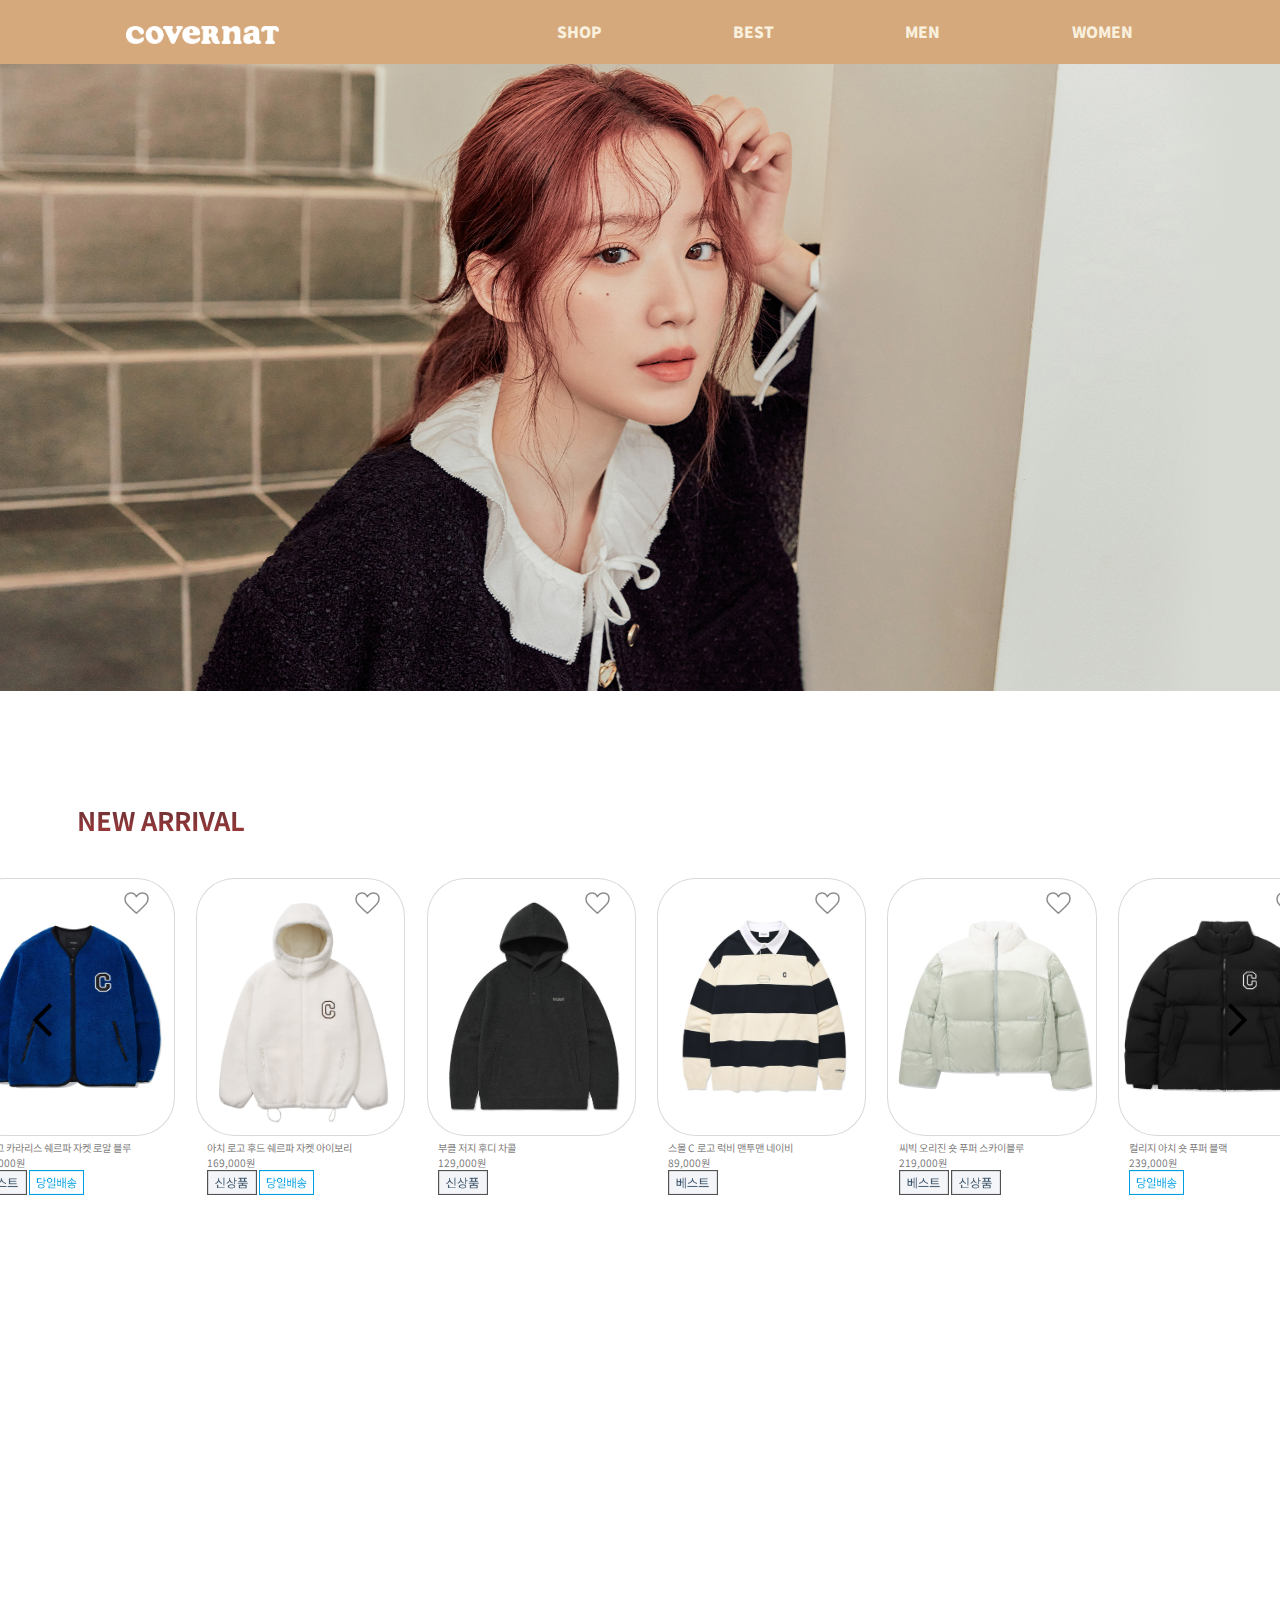
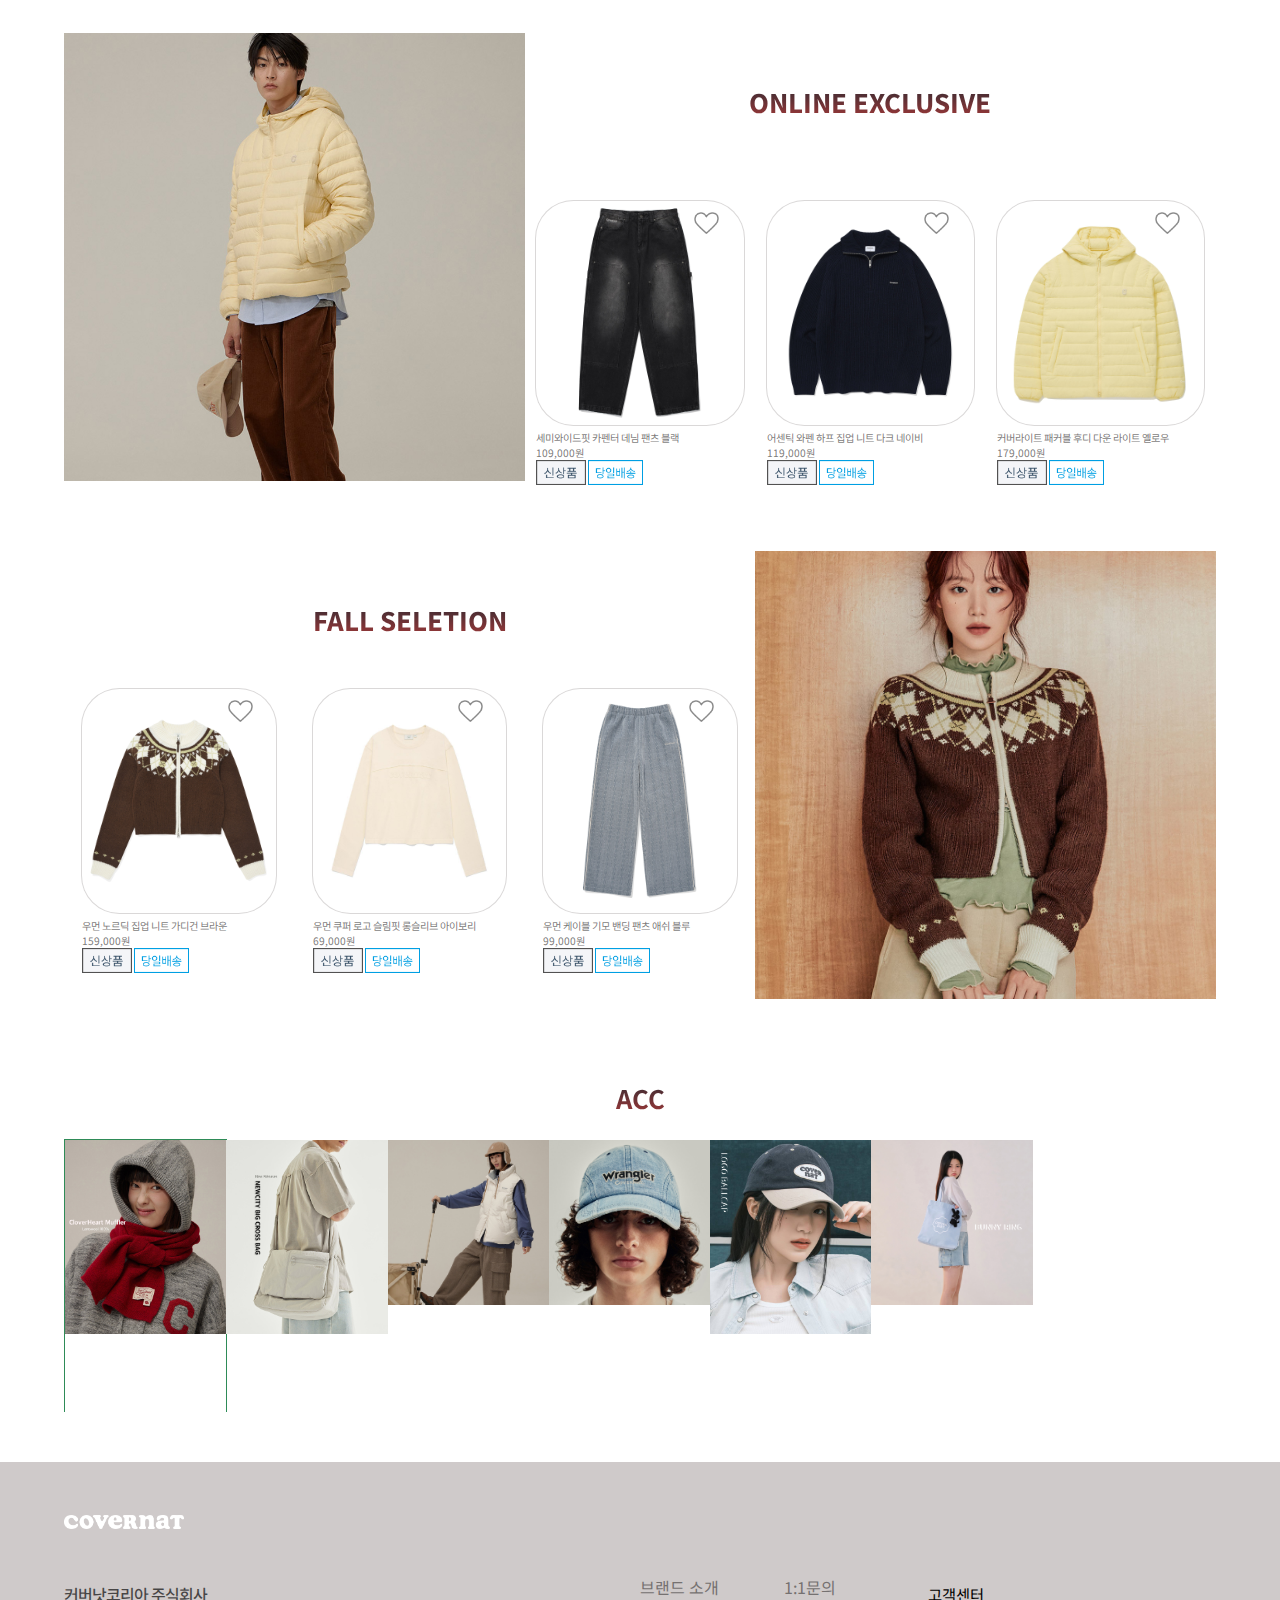
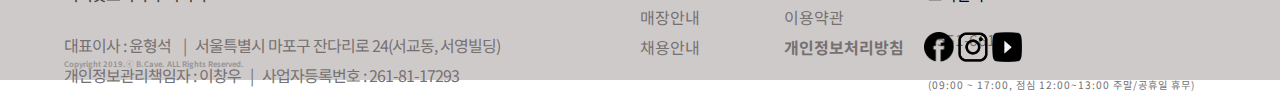
==== commit d92bc4ea: "웹형 끝 반응형 시작" ====
--- a/index.html
+++ b/index.html
@@ -121,6 +121,7 @@
                 </ul>
             </div>
             <div class="mens_list">
+                <h2>ONLINE EXCLUSIVE</h2>
                 <ul class="mens_inlist">
                     <li class="tabMenu">
                         <a href="#"></a>
@@ -164,7 +165,8 @@
         
 
         <div class="womens">
-            <div class="womens_list">   
+            <div class="womens_list">
+                <h2>FALL SELETION</h2>   
                 <ul class="womens_inlist">
                     <li class="wabMenu motive">
                         <a href="#"></a>
@@ -213,13 +215,14 @@
             });
             </script>
         <div class="swiper">
+            <h2>ACC</h2>
             <div class="swiper-wrapper">
-                <div class="swiper-slide"><img src="images/crossbaggray.jpg" alt="" width="100%"></div>
-                <div class="swiper-slide"><img src="images/mufflerred.jpg" alt="" width="100%"></div>
-                <div class="swiper-slide"><img src="images/cap.jpg" alt="" width="100%"></div>
-                <div class="swiper-slide"><img src="images/keyring.jpg" alt="" width="100%"></div>
+                <div class="swiper-slide"><img src="images/mufflerredtext.jpg" alt="" width="100%"></div>
+                <div class="swiper-slide"><img src="images/crossbaggraytext.jpg" alt="" width="100%"></div>
                 <div class="swiper-slide"><img src="images/trouper.jpg" alt="" width="100%"></div>
                 <div class="swiper-slide"><img src="images/wranglercap.jpg" alt="" width="100%"></div>
+                <div class="swiper-slide"><img src="images/captext.jpg" alt="" width="100%"></div>
+                <div class="swiper-slide"><img src="images/keyringtext.jpg" alt="" width="100%"></div>
                 <!-- <div class="swiper-slide"></div>
                 <div class="swiper-slide"></div>
                 <div class="swiper-slide"></div>
--- a/index.css
+++ b/index.css
@@ -12,7 +12,7 @@
 }
 
 #header{
-    width: 100%; height: 6vw;
+    width: 100%; height: 5vw;
     background-color: rgba(202, 147, 91, 0.799);
 }
 #header .gnb{
@@ -22,14 +22,14 @@
 }
 #header .gnb .logo>img{
     width: 12vw;
-    padding: 40px;
+    padding: 2vw;
     margin-left: 100px;
 }
 #header .gnb .nav{
     width: 50%;
     display: flex;
     justify-content: space-between;
-    padding: 35px;
+    padding: 1.5vw;
 }
 #header .gnb .nav>li a{
     color: rgb(250, 240, 222);
@@ -37,7 +37,7 @@
 }
 
 #section .mainbg{
-    width: 100%; height: 45vw;
+    width: 100%; height: 49vw;
     /* border: 1px solid saddlebrown; */
 }
 #section .mainbg .main_img{
@@ -60,11 +60,9 @@
 #section .newcont{
     width: 100%; height: 35vw;
     margin-top: 80px;
-    /* border: 1px solid lime; */
     box-sizing: border-box;
     position: relative;
     overflow: hidden;
-    /* display: flex; */
 }
 #section .newcont>h2{
     margin-left: 6%;
@@ -233,7 +231,20 @@
 #section .mens .mens_cont .mens_contlist>li:nth-child(3){background-image: url(images/paddingyellowtab.jpg);}
 #section .mens .mens_list{
     width: 60%; height: 100%;
+    box-sizing: border-box;
     /* background-color: darkkhaki; */
+}
+#section .mens .mens_list h2{
+    width: 100%;
+    text-align: center;
+    background: linear-gradient(#292931 0%, #a33939 100%);
+    background-clip: text;
+    -webkit-background-clip: text;
+    color: transparent;
+    margin-top: 80px;
+    /* background-color: darkblue; */
+    font-size: 2vw; 
+    font-weight: 800;
 }
 #section .mens .mens_inlist{
     height: 100%;
@@ -242,7 +253,7 @@
 }
 #section .mens .mens_list .mens_inlist>li{
     width: 30%; height: 50%;
-    margin-top: 150px;
+    margin-top: 80px;
     border: 1px solid  rgba(174, 170, 170, 0.461);
     border-radius: 3vw;
     background-size: cover;
@@ -310,6 +321,18 @@
     width: 60%; height: 100%;
     /* background-color: darkkhaki; */
 }
+#section .womens .womens_list h2{
+        width: 100%;
+        text-align: center;
+        background: linear-gradient(#292931 0%, #a33939 100%);
+        background-clip: text;
+        -webkit-background-clip: text;
+        color: transparent;
+        margin-top: 50px;
+        background-color: darkblue;
+        font-size: 2vw; 
+        font-weight: 800;
+    }
 
 #section .womens .womens_inlist{
     height: 100%;
@@ -318,7 +341,7 @@
 }
 #section .womens .womens_list .womens_inlist>li{
     width: 28%; height: 50%;
-    margin-top: 140px;
+    margin-top: 50px;
     border: 1px solid  rgba(174, 170, 170, 0.461);
     border-radius: 3vw;
     background-size: cover;
@@ -370,8 +393,18 @@
     margin-bottom: 50px;
     
 }
-#section .swiper .swiper-button-prev{}
-#section .swiper .swiper-button-next{}
+#section .swiper h2{
+    width: 100%;
+    text-align: center;
+    font-size: 2vw;
+    margin-bottom: 2%;
+    background: linear-gradient(#292931 0%, #a33939 100%);
+    background-clip: text;
+    -webkit-background-clip: text;
+    color: transparent;
+}
+#section .swiper .swiper-button-prev{display: none;}
+#section .swiper .swiper-button-next{display: none;}
 #section .swiper .swiper-wrapper {
     width: 14%; height: 100%;
     border: 1px solid seagreen;
@@ -430,7 +463,13 @@
 }
 #footer .footer_right .cs>li:nth-child(2){
     font-size: 1.2vw;
-    color: black;
+    cursor: pointer;
+}
+#footer .footer_right .cs>li:nth-child(2):hover{
+    background: linear-gradient(#292931 0%, #a33939 100%);
+    background-clip: text;
+    -webkit-background-clip: text;
+    color: transparent;
 }
 #footer .footer_right .cs>li:nth-child(3){
     letter-spacing: 1px;
@@ -454,6 +493,18 @@
     margin-left: 17%;
     margin-top: -2%;
 }
+
 #footer .footer_bottom .sns>li>a>img{
     width: 30px; height: 30px;
 }
+
+
+/*--------------------------------------------tablet--------------------------------------*/
+@media all and (min-width:769px) and (max-width:1024px){
+#header{display: none;}
+}
+
+/*----------------------------mobile---------------------------*/
+@media all and (max-width: 768px){
+
+}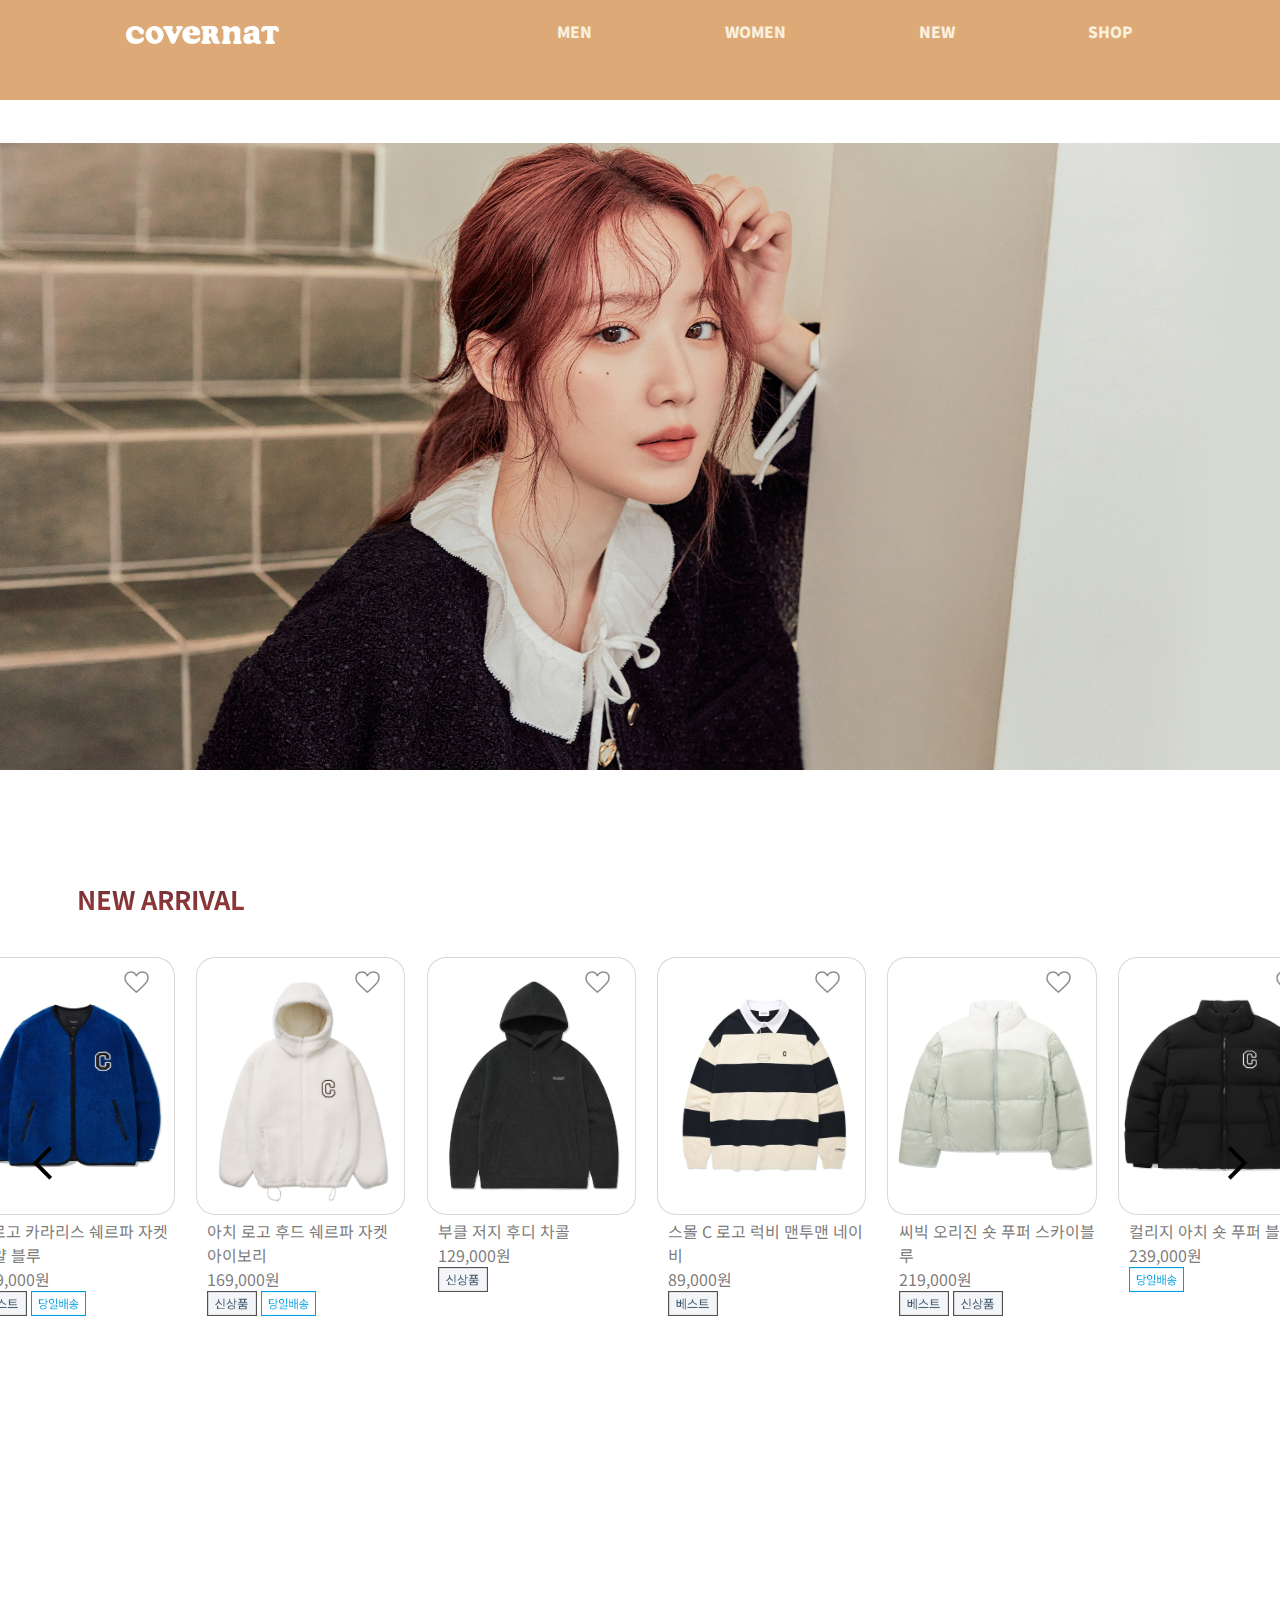
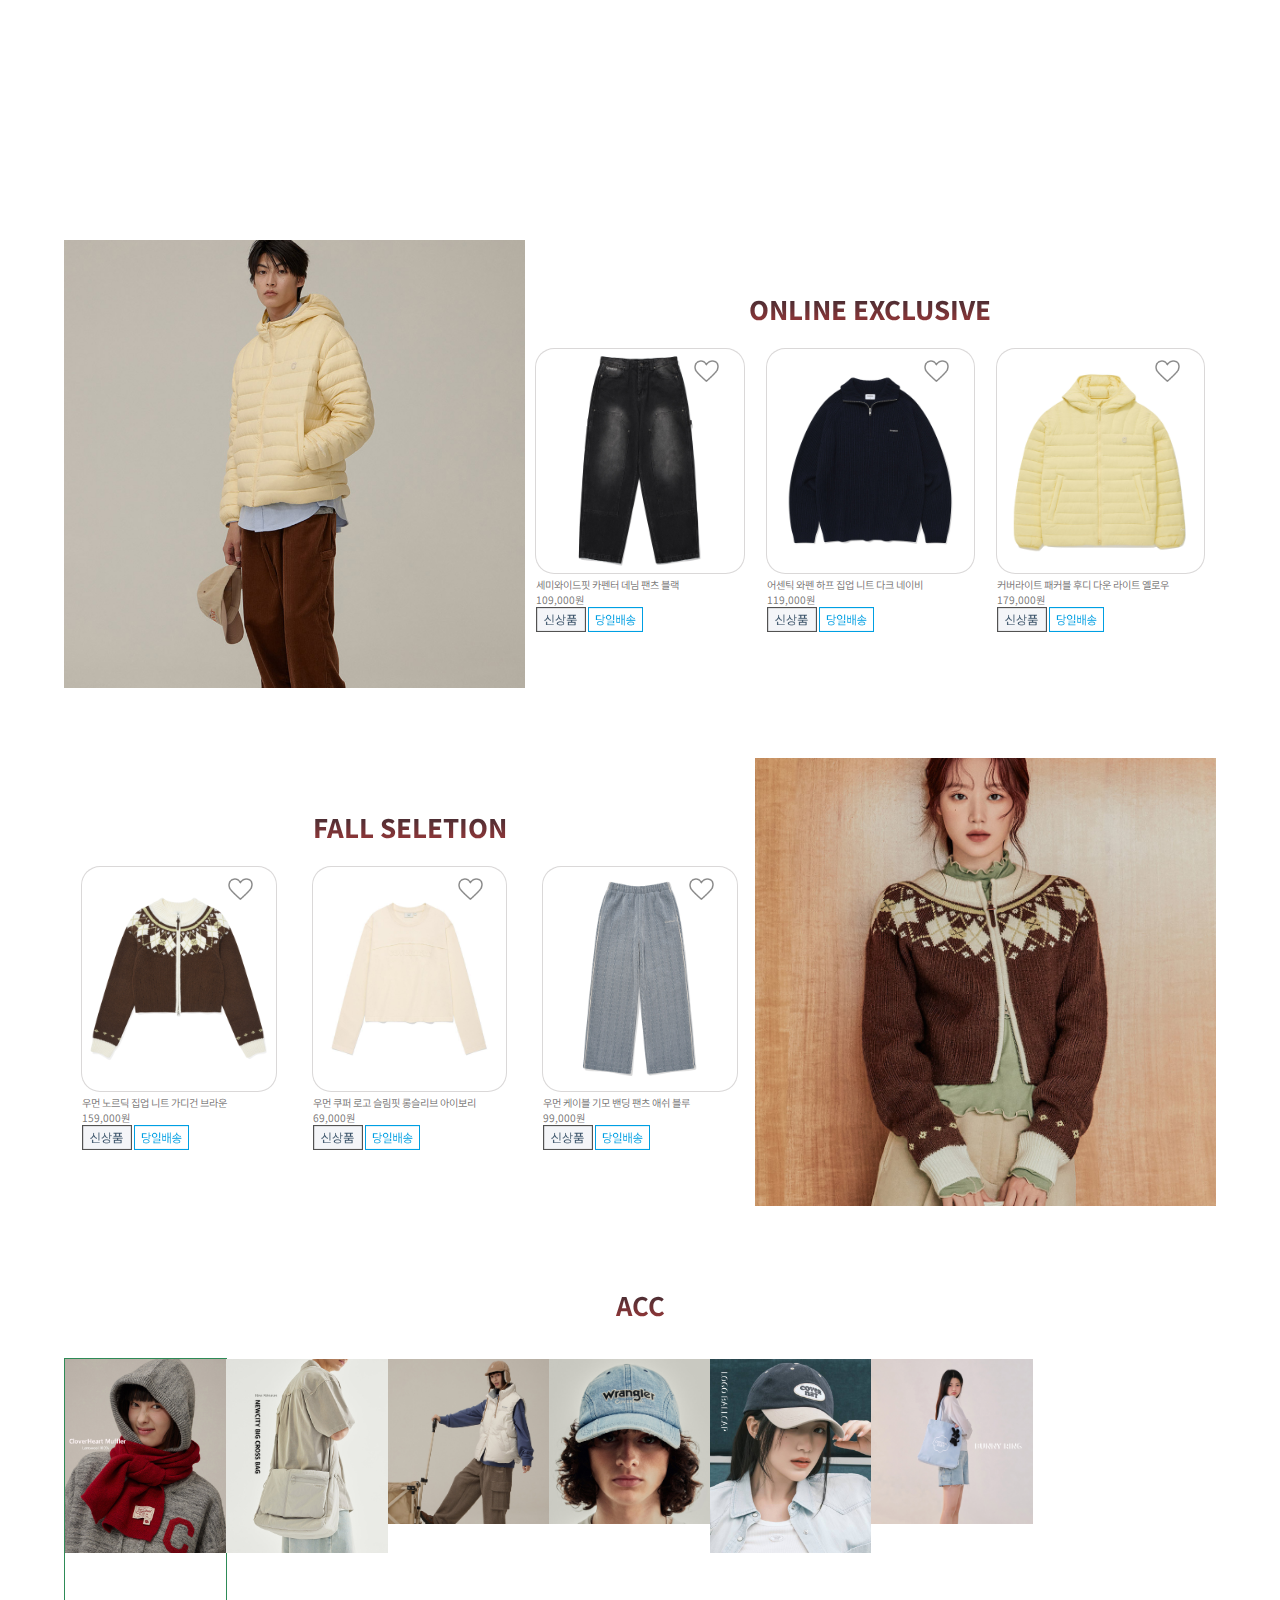
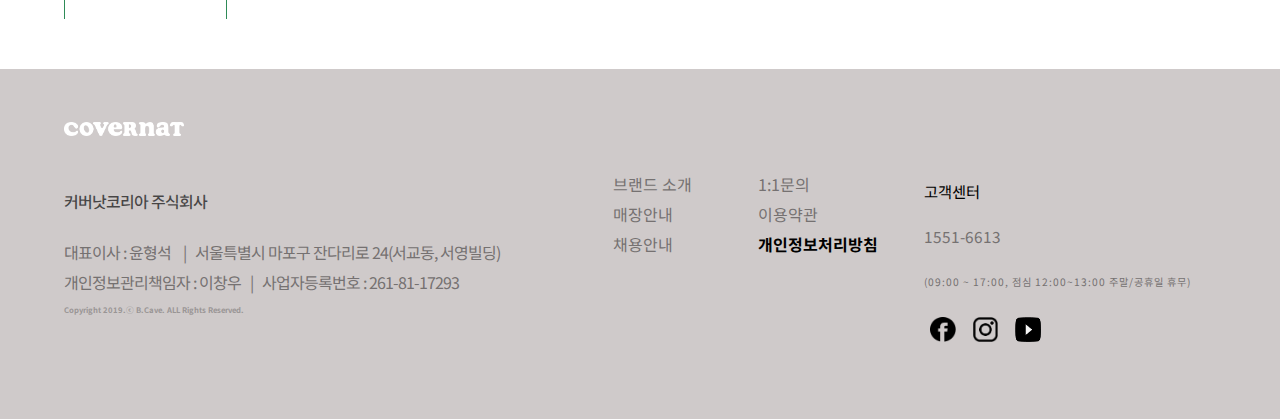
==== commit d4b0b1ba: "반응형 99%완성" ====
--- a/index.html
+++ b/index.html
@@ -12,16 +12,42 @@
     <script src="index.js"></script>
     <link rel="stylesheet" href="https://cdn.jsdelivr.net/npm/swiper@11/swiper-bundle.min.css"/>
     <script src="https://cdn.jsdelivr.net/npm/swiper@11/swiper-bundle.min.js"></script>
+    <link rel="stylesheet" href="https://fonts.googleapis.com/css2?family=Material+Symbols+Outlined:opsz,wght,FILL,GRAD@20..48,100..700,0..1,-50..200&icon_names=menu" />
 </head>
 <body>
     <div id="header">
         <div class="gnb">
             <h1 class="logo"><img src="images/logowhite.png" alt=""></h1>
             <ul class="nav">
-                <li><a href="#">SHOP</a></li>
-                <li><a href="#">BEST</a></li>
-                <li><a href="#">MEN</a></li>
-                <li><a href="#">WOMEN</a></li>
+                <li>
+                    <a href="#">MEN</a>
+                    <ul class="sub">
+                        <li><a href="#">View All</a></li>
+                        <li><a href="#">New IN</a></li>
+                        <li><a href="#">Best</a></li>
+                    </ul>
+                </li>
+                <li><a href="#">WOMEN</a>
+                    <ul class="sub">
+                        <li><a href="#">슈화 PICK</a></li>
+                        <li><a href="#">Top</a></li>
+                        <li><a href="#">Bottom</a></li>
+                    </ul>
+                </li>
+                <li><a href="#">NEW</a>
+                    <ul class="sub">
+                        <li><a href="#">COLLECTION</a></li>
+                        <li><a href="#">ESSENTIAL</a></li>
+                        <li><a href="#">OUTLET</a></li>
+                    </ul>
+                </li>
+                <li><a href="#">SHOP</a>
+                    <ul class="sub">
+                        <li><a href="#">My Page</a></li>
+                        <li><a href="#">주문조회</a></li>
+                        <li><a href="#">회원가입</a></li>
+                    </ul>
+                </li>
             </ul>
         </div>
     </div>
@@ -41,67 +67,67 @@
                         <a href="#"></a>
                         <span>카라 블루종 오트밀<br>
                             259,000원
-                            <br><img src="images/best.png" alt="" width="50px" height="25px">
+                            <br><img src="images/best.png" alt="카라블루종" width="50px" height="25px">
                         </span>
                     </li>
                     <li class = "slide2">
                         <a href="#"></a>
                         <span>C 로고 카라리스 쉐르파 자켓 로얄 블루<br>
                             129,000원
-                            <br><img src="images/best.png" alt="" width="50px" height="25px"> <img src="images/today.png" alt="" width="55 px" height="25px"></span>
+                            <br><img src="images/best.png" alt="베스트" width="50px" height="25px"> <img src="images/today.png" alt="당일배송" width="55 px" height="25px"></span>
                     </li>
                     <li class = "slide3">
                         <a href="#"></a>
                         <span>아치 로고 후드 쉐르파 자켓 아이보리<br>
                             169,000원
-                            <br><img src="images/new.png" alt="" width="50px" height="25px"> <img src="images/today.png" alt="" width="55 px" height="25px">
+                            <br><img src="images/new.png" alt="신상품" width="50px" height="25px"> <img src="images/today.png" alt="당일배송" width="55 px" height="25px">
                         </span>
                     </li>
                     <li class = "slide4">
                         <a href="#"></a>
                         <span>부클 저지 후디 차콜<br>
                             129,000원
-                            <br><img src="images/new.png" alt="" width="50px" height="25px">
+                            <br><img src="images/new.png" alt="신상품" width="50px" height="25px">
                         </span>
                     </li>
                     <li class = "slide5">
                         <a href="#"></a>
                         <span>스몰 C 로고 럭비 맨투맨 네이비<br>
                             89,000원
-                            <br><img src="images/best.png" alt="" width="50px" height="25px">
+                            <br><img src="images/best.png" alt="베스트" width="50px" height="25px">
                         </span>
                     </li>
                     <li class = "slide6">
                         <a href="#"></a>
                         <span>씨빅 오리진 숏 푸퍼 스카이블루<br>
                             219,000원
-                        <br><img src="images/best.png" alt="" width="50px" height="25px"> <img src="images/new.png" alt="" width="50px" height="25px"></span>
+                        <br><img src="images/best.png" alt="베스트" width="50px" height="25px"> <img src="images/new.png" alt="신상품" width="50px" height="25px"></span>
                     </li>
                     <li class = "slide7">
                         <a href="#"></a>
                         <span>컬리지 아치 숏 푸퍼 블랙<br>
                             239,000원
-                        <br><img src="images/today.png" alt="" width="55px" height="25px">
+                        <br><img src="images/today.png" alt="당일배송" width="55px" height="25px">
                         </span>
                     </li>
                     <li class = "slide8">
                         <a href="#"></a>
                         <span>우먼 시어링 카라 숏 푸퍼 블랙<br>
                             259,000원
-                        <br><img src="images/new.png" alt="" width="50px" height="25px">
+                        <br><img src="images/new.png" alt="신상품" width="50px" height="25px">
                         </span>
                     </li>
                     <li class = "slide9">
                         <a href="#"></a>
                         <span>우먼 클래식 체크 싱글 자켓 브라운<br>
                             179,000원
-                        <br><img src="images/best.png" alt="" width="50px" height="25px"> <img src="images/new.png" alt="" width="50px" height="25px"></span>
+                        <br><img src="images/best.png" alt="베스트" width="50px" height="25px"> <img src="images/new.png" alt="신상품" width="50px" height="25px"></span>
                     </li>
                     <li class = "slide10">
                         <a href="#"></a>
                         <span>우먼 롱 더플 코트 체크<br>
                             339,000원
-                            <br><img src="images/best.png" alt="" width="50px" height="25px"> <img src="images/today.png" alt="" width="55 px" height="25px">
+                            <br><img src="images/best.png" alt="베스트" width="50px" height="25px"> <img src="images/today.png" alt="당일배송" width="55 px" height="25px">
                         </span>
                     </li>
                 </ul>
@@ -126,19 +152,19 @@
                     <li class="tabMenu">
                         <a href="#"></a>
                         <span>세미와이드핏 카펜터 데님 팬츠 블랙
-                            <br>109,000원<br><img src="images/new.png" alt="" width="50px" height="25px"> <img src="images/today.png" alt="" width="55 px" height="25px">
+                            <br>109,000원<br><img src="images/new.png" alt="신상품" width="50px" height="25px"> <img src="images/today.png" alt="당일배송" width="55 px" height="25px">
                         </span>
                     </li>
                     <li class="tabMenu">
                         <a href="#"></a>
                         <span>어센틱 와펜 하프 집업 니트 다크 네이비
-                            <br>119,000원<br><img src="images/new.png" alt="" width="50px" height="25px"> <img src="images/today.png" alt="" width="55 px" height="25px">
+                            <br>119,000원<br><img src="images/new.png" alt="신상품" width="50px" height="25px"> <img src="images/today.png" alt="당일배송" width="55 px" height="25px">
                         </span>
                     </li>
                     <li class="tabMenu active">
                         <a href="#"></a>
                         <span>커버라이트 패커블 후디 다운 라이트 옐로우
-                            <br>179,000원<br><img src="images/new.png" alt="" width="50px" height="25px"> <img src="images/today.png" alt="" width="55 px" height="25px">
+                            <br>179,000원<br><img src="images/new.png" alt="신상품" width="50px" height="25px"> <img src="images/today.png" alt="당일배송" width="55 px" height="25px">
                         </span>
                     </li>
                 </ul>
@@ -171,19 +197,19 @@
                     <li class="wabMenu motive">
                         <a href="#"></a>
                         <span>우먼 노르딕 집업 니트 가디건 브라운
-                            <br>159,000원<br><img src="images/new.png" alt="" width="50px" height="25px"> <img src="images/today.png" alt="" width="55 px" height="25px">
+                            <br>159,000원<br><img src="images/new.png" alt="신상품" width="50px" height="25px"> <img src="images/today.png" alt="당일배송" width="55 px" height="25px">
                         </span>
                     </li>
                     <li class="wabMenu">
                         <a href="#"></a>
                         <span>우먼 쿠퍼 로고 슬림핏 롱슬리브 아이보리
-                            <br>69,000원<br><img src="images/new.png" alt="" width="50px" height="25px"> <img src="images/today.png" alt="" width="55 px" height="25px">
+                            <br>69,000원<br><img src="images/new.png" alt="신상품" width="50px" height="25px"> <img src="images/today.png" alt="당일배송" width="55 px" height="25px">
                         </span>
                     </li>
                     <li class="wabMenu">
                         <a href="#"></a>
                         <span>우먼 케이블 기모 밴딩 팬츠 애쉬 블루
-                            <br>99,000원<br><img src="images/new.png" alt="" width="50px" height="25px"> <img src="images/today.png" alt="" width="55 px" height="25px">
+                            <br>99,000원<br><img src="images/new.png" alt="신상품" width="50px" height="25px"> <img src="images/today.png" alt="당일배송" width="55 px" height="25px">
                         </span>
                     </li>
                 </ul>
@@ -217,12 +243,12 @@
         <div class="swiper">
             <h2>ACC</h2>
             <div class="swiper-wrapper">
-                <div class="swiper-slide"><img src="images/mufflerredtext.jpg" alt="" width="100%"></div>
-                <div class="swiper-slide"><img src="images/crossbaggraytext.jpg" alt="" width="100%"></div>
-                <div class="swiper-slide"><img src="images/trouper.jpg" alt="" width="100%"></div>
-                <div class="swiper-slide"><img src="images/wranglercap.jpg" alt="" width="100%"></div>
-                <div class="swiper-slide"><img src="images/captext.jpg" alt="" width="100%"></div>
-                <div class="swiper-slide"><img src="images/keyringtext.jpg" alt="" width="100%"></div>
+                <div class="swiper-slide"><img src="images/mufflerredtext.jpg" alt="레드머플러" width="100%"></div>
+                <div class="swiper-slide"><img src="images/crossbaggraytext.jpg" alt="그레이 크로스백" width="100%"></div>
+                <div class="swiper-slide"><img src="images/trouper.jpg" alt="트루퍼햇" width="100%"></div>
+                <div class="swiper-slide"><img src="images/wranglercap.jpg" alt="랭글러캡" width="100%"></div>
+                <div class="swiper-slide"><img src="images/captext.jpg" alt="로고캡" width="100%"></div>
+                <div class="swiper-slide"><img src="images/keyringtext.jpg" alt="키링" width="100%"></div>
                 <!-- <div class="swiper-slide"></div>
                 <div class="swiper-slide"></div>
                 <div class="swiper-slide"></div>
@@ -253,7 +279,7 @@
                 <ul class="footer_line2">
                     <li>1:1문의</li>
                     <li>이용약관</li>
-                    <li><strong>개인정보처리방침</strong></li>
+                    <li><a href="https://covernat.net/member/privacy.html"><strong>개인정보처리방침</strong></a></li>
                 </ul>
                 <ul class="cs">
                     <li>고객센터</li>
@@ -265,9 +291,9 @@
         <div class="footer_bottom">
         <h3>Copyright 2019.ⓒ B.Cave. ALL Rights Reserved.</h3>
         <ul class="sns">
-            <li><a href="#"><img src="images/icon_facebook.png" alt=""></a></li>
-            <li><a href="#"><img src="images/icon_insta.png" alt=""></a></li>
-            <li><a href="#"><img src="images/icon_yutube.png" alt=""></a></li>
+            <li><a href="facebook.com/atcovernat"><img class="color" src="images/colorface.png" alt="페이스북"><img class="dark" src="images/icon_facebook.png" alt="흑백페이스북"></a></li>
+            <li><a href="instagram.com/covernat_"><img class="color" src="images/colorinsta.png" alt="인스타그램"><img class="dark" src="images/icon_insta.png" alt="흑백인스타"></a></li>
+            <li><a href="https://www.youtube.com/@covernat766"><img class="color" src="images/hotube.png" alt="유튜브"><img class="dark" src="images/icon_yutube.png" alt="유튜브"></a></li>
         </ul>
         </div>
     </div>
--- a/index.css
+++ b/index.css
@@ -12,38 +12,74 @@
 }
 
 #header{
-    width: 100%; height: 5vw;
-    background-color: rgba(202, 147, 91, 0.799);
-}
+    width: 100%; height: 100px;
+    position: absolute;
+    top: 0;
+    background-color: rgb(221, 170, 119);
+    z-index: 5000;
+}
+
 #header .gnb{
     width: calc(90%);
     display: flex;
     justify-content: space-between;
 }
+
 #header .gnb .logo>img{
     width: 12vw;
     padding: 2vw;
     margin-left: 100px;
 }
+
 #header .gnb .nav{
     width: 50%;
     display: flex;
     justify-content: space-between;
     padding: 1.5vw;
 }
-#header .gnb .nav>li a{
+#header .gnb .nav>li{
+    position: relative;
+}
+#header .gnb .nav>li>a{
     color: rgb(250, 240, 222);
     font-size: 1.2vw;
 }
-
+#header .gnb .nav>li .sub{
+    position: absolute;
+    left: 50%;
+    margin-left: -75px;
+    top: 50px;
+    line-height: 35px;
+    display: none;
+    width: 150px;
+    /* border:1px solid red; */
+    text-align: center;
+    /* z-index: -1; */
+}
+
+#header .gnb .sub>li:hover a{
+    color: rgb(231, 96, 34);
+}
+#header .gnb .sub>li>a{
+    color: white;
+    font-size: 0.8vw;
+}
+
+/* #header .gnb>li:hover .sub{display: block;} */
+/*--------------------------Header End------------------------------------------------*/
+#section {
+    margin-top: 143px;
+}
 #section .mainbg{
     width: 100%; height: 49vw;
     /* border: 1px solid saddlebrown; */
 }
+
 #section .mainbg .main_img{
     width: 100%; height: 100%;
     position: relative;
 }
+
 #section .mainbg .main_img>li{
     width: 100%; height: 100%;
     background-size: cover;
@@ -52,13 +88,19 @@
     display: none;
     left: 0; top: 0;
 }
+
 #section .mainbg .main_img .img1{background-image: url(images/shuhwamain4.jpg);}
+
 #section .mainbg .main_img .img2{background-image: url(images/shuhwamain3.jpg);}
+
 #section .mainbg .main_img .img3{background-image: url(images/shuhwamain2.jpg);}
+
 #section .mainbg .main_img .img4{background-image: url(images/shuhwamain.jpg);}
+
 #section .mainbg .main_img .img_on{display: block;}
+
 #section .newcont{
-    width: 100%; height: 35vw;
+    width: 100%; height: 45vw;
     margin-top: 80px;
     box-sizing: border-box;
     position: relative;
@@ -84,7 +126,7 @@
     border: 1px solid rgba(174, 170, 170, 0.461);
     margin-top: 40px;
     /* background-color: rgba(250, 235, 215, 0.758); */
-    border-radius: 3vw;
+    border-radius: 1.5vw;
     background-repeat: no-repeat;
     background-size: cover;
     cursor: pointer;
@@ -226,14 +268,19 @@
     display: none;
 }
 #section .mens .mens_cont .mens_contlist li.active{display: block;}
+
 #section .mens .mens_cont .mens_contlist>li:nth-child(1){background-image: url(images/newpantsbltab.jpg);}
+
 #section .mens .mens_cont .mens_contlist>li:nth-child(2){background-image: url(images/basatitab.jpg);}
+
 #section .mens .mens_cont .mens_contlist>li:nth-child(3){background-image: url(images/paddingyellowtab.jpg);}
+
 #section .mens .mens_list{
     width: 60%; height: 100%;
     box-sizing: border-box;
     /* background-color: darkkhaki; */
 }
+
 #section .mens .mens_list h2{
     width: 100%;
     text-align: center;
@@ -246,16 +293,18 @@
     font-size: 2vw; 
     font-weight: 800;
 }
+
 #section .mens .mens_inlist{
     height: 100%;
     display: flex;
     justify-content: space-around;
 }
+
 #section .mens .mens_list .mens_inlist>li{
     width: 30%; height: 50%;
-    margin-top: 80px;
     border: 1px solid  rgba(174, 170, 170, 0.461);
-    border-radius: 3vw;
+    border-radius: 1.5vw;
+    margin-top: 3%;
     background-size: cover;
     background-position:center;
     transition: all 0.5s;
@@ -263,12 +312,14 @@
     font-size: 0.8vw;
     position: relative;
 }
+
 #section .mens .mens_list .mens_inlist>li>span{
     position: absolute;
     color: #6f6e6ee9;
     left: 0; top: 102%;
     font-weight: 400;
 }
+
 #section .mens .mens_list .mens_inlist>li>a{
     position: absolute;
     right: 12%; top: 5%;
@@ -277,37 +328,47 @@
     background-size: contain;
     width: 25px; height: 25px;
 }
+
 #section .mens .mens_list .mens_inlist>li:nth-child(1){
     background-image: url(images/newpantsbl.jpg);
 }
+
 #section .mens .mens_list .mens_inlist>li:nth-child(1):hover{
     background-image: url(images/newpantsblback.jpg);
 }
+
 #section .mens .mens_list .mens_inlist>li:nth-child(2){
     background-image: url(images/knitnavy.jpg);
 }
+
 #section .mens .mens_list .mens_inlist>li:nth-child(2):hover{
     background-image: url(images/knitnavyback.jpg);
 }
+
 #section .mens .mens_list .mens_inlist>li:nth-child(3){
     background-image: url(images/paddingyellow.jpg);
 }
+
 #section .mens .mens_list .mens_inlist>li:nth-child(3):hover{
     background-image: url(images/paddingyellowback.jpg);
 }
+
 #section .womens{
     width: 90%; height: 35vw;
     margin: 0 auto;
     margin-top: 100px;
     display: flex;
 }
+
 #section .womens .womens_cont{
     width: 40%; height: 100%;
 }
+
 #section .womens .womens_cont .womens_contlist{
     width: 100%; height: 100%;
     position: relative;
 }
+
 #section .womens .womens_cont .womens_contlist li{
     width: 100%; height: 100%;
     background-repeat: no-repeat;
@@ -317,10 +378,12 @@
     left: 0; top: 0;
     display: none;
 }
+
 #section .womens .womens_list{
     width: 60%; height: 100%;
     /* background-color: darkkhaki; */
 }
+
 #section .womens .womens_list h2{
         width: 100%;
         text-align: center;
@@ -332,18 +395,19 @@
         background-color: darkblue;
         font-size: 2vw; 
         font-weight: 800;
-    }
+}
 
 #section .womens .womens_inlist{
     height: 100%;
     display: flex;
     justify-content: space-around;
 }
+
 #section .womens .womens_list .womens_inlist>li{
     width: 28%; height: 50%;
-    margin-top: 50px;
     border: 1px solid  rgba(174, 170, 170, 0.461);
-    border-radius: 3vw;
+    border-radius: 1.5vw;
+    margin-top:3%;
     background-size: cover;
     background-position: center;
     transition: all 0.5s;
@@ -351,12 +415,14 @@
     font-size: 0.8vw;
     position: relative;
 }
+
 #section .womens .womens_list .womens_inlist>li>span{
     position: absolute;
     color: #6f6e6ee9;
     left: 0; top: 102%;
     font-weight: 400;
 }
+
 #section .womens .womens_list .womens_inlist>li>a{
     position: absolute;
     right: 12%; top: 5%;
@@ -365,46 +431,60 @@
     background-size: contain;
     width: 25px; height: 25px;
 }
+
 #section .womens .womens_list .womens_inlist>li:nth-child(1){
     background-image: url(images/cardiganbrown.jpg);
 }
+
 #section .womens .womens_list .womens_inlist>li:nth-child(1):hover{
     background-image: url(images/cardiganbrownback.jpg);
 }
+
 #section .womens .womens_list .womens_inlist>li:nth-child(2){
     background-image: url(images/ivorysleeve.jpg);
 }
+
 #section .womens .womens_list .womens_inlist>li:nth-child(2):hover{
     background-image: url(images/ivorysleeveback.jpg);
 }
+
 #section .womens .womens_list .womens_inlist>li:nth-child(3){
     background-image: url(images/pantsnavy.jpg);
 }
+
 #section .womens .womens_list .womens_inlist>li:nth-child(3):hover{
     background-image: url(images/pantsnavyback.jpg);
 }
+
 #section .womens .womens_cont .womens_contlist li.motive{display: block;}
+
 #section .womens .womens_cont .womens_contlist>li:nth-child(1){background-image: url(images/cardiganbrowntab.jpg);}
+
 #section .womens .womens_cont .womens_contlist>li:nth-child(2){background-image: url(images/ivorysleevetab.jpg);}
+
 #section .womens .womens_cont .womens_contlist>li:nth-child(3){background-image: url(images/pantsnavytab.jpg);}
+
 #section .swiper{
     width: 90%; height: 26vw;
     margin-top: 80px;
     margin-bottom: 50px;
-    
-}
+}
+
 #section .swiper h2{
     width: 100%;
+    margin-bottom: 35px;
     text-align: center;
     font-size: 2vw;
-    margin-bottom: 2%;
     background: linear-gradient(#292931 0%, #a33939 100%);
     background-clip: text;
     -webkit-background-clip: text;
     color: transparent;
 }
+
 #section .swiper .swiper-button-prev{display: none;}
+
 #section .swiper .swiper-button-next{display: none;}
+
 #section .swiper .swiper-wrapper {
     width: 14%; height: 100%;
     border: 1px solid seagreen;
@@ -412,7 +492,7 @@
 }
 
 #footer{
-    width: 100%; height: 17vw;
+    width: 100%; height: 350px;
     background-color: rgb(207, 202, 202);
     font-weight: 400;
     color: rgb(117, 113, 113);
@@ -420,15 +500,17 @@
 }
 
 #footer .footer_cont{
-    width: 90%; height: 90%;
+    width: 90%; 
     display: flex;
     margin: 0 auto;
 }
+
 #footer .footer_left{
-    width: 50%; height:100%;
+    width: 50%;
     letter-spacing: -1px;
     /* background-color: forestgreen; */
 }
+
 #footer .footer_cont .footer_left h1{
     background-image: url(images/logowhite.png);
     background-repeat: no-repeat;
@@ -436,75 +518,329 @@
     background-position: center;
     width: 120px; height: 120px;
 }
+
 #footer .footer_cont .footer_left .company_name{
     font-weight: 500;
     color: #000000a9;
 }
+
 #footer .footer_cont .footer_left .address{
     line-height: 30px;
 }
+
 #footer .footer_right{
-    width: 50%; height:100%;
+    width: 55%; height:100%;
     display: flex;
     /* background-color: rebeccapurple; */
 }
+
 #footer .footer_right>ul{
-    width: 25%; margin-top: 110px;
+    width: 25%; margin-top: 100px;
     line-height: 30px;
+}
+
+#footer .footer_right .footer_line2>li:nth-child(3):hover a{
+    text-decoration: underline;
 }
 #footer .footer_right .cs{
     width: 50%;
     font-size: 1vw;
     line-height: 45px;
-}
+    margin-left: 20px;
+}
+
 #footer .footer_right .cs>li:nth-child(1){
     font-size: 1.2vw;
     color: #000;
 }
+
 #footer .footer_right .cs>li:nth-child(2){
     font-size: 1.2vw;
     cursor: pointer;
 }
+
 #footer .footer_right .cs>li:nth-child(2):hover{
     background: linear-gradient(#292931 0%, #a33939 100%);
     background-clip: text;
     -webkit-background-clip: text;
     color: transparent;
 }
+
 #footer .footer_right .cs>li:nth-child(3){
+    width: 100%;
     letter-spacing: 1px;
     font-size: 0.8vw;
 }
+
 #footer .footer_bottom{
     width: 100%;
     display: flex;
 }
+
 #footer .footer_bottom h3{
-    width: 50%; 
+    width: 66%; 
     margin-left: 5%;
     font-size: 0.6vw;
     color: rgb(153, 149, 149);
     /* background-color: darkgreen; */
 }
+
+#footer .footer_bottom .sns>li a>img{position: absolute;}
+
+#footer .footer_bottom .sns>li .color{display: none;}
+#footer .footer_bottom .sns>li:hover .color{display: block;}
+#footer .footer_bottom .sns>li:nth-child(1):hover .dark{
+    display: none;
+}
+#footer .footer_bottom .sns>li:nth-child(2):hover .dark{
+    display: none;
+}
+#footer .footer_bottom .sns>li:nth-child(3):hover .dark{
+    display: none;
+}
 #footer .footer_bottom .sns{
-    width: 8%;
+    width: 10vw;
     display: flex;
     justify-content: space-around;
-    margin-left: 17%;
-    margin-top: -2%;
+    margin-top: 1%;
+    transition: all 0.3s;
 }
 
 #footer .footer_bottom .sns>li>a>img{
-    width: 30px; height: 30px;
-}
-
+    width: 2vw; height: 2vw;
+
+}
+
+/*------------------------글씨 크기 조정---------------------------------*/
+@media all and (min-width:1024px) and (max-width:1400px){
+    #section .newcont .new_slide>li{
+        font-size: 1em;
+    }
+}
 
 /*--------------------------------------------tablet--------------------------------------*/
 @media all and (min-width:769px) and (max-width:1024px){
+
 #header{display: none;}
-}
-
+
+#section .newcont{
+    width: 100%; height: 65vw;
+}
+
+#section .newcont>h2{
+    font-size: 3.5vw;
+}
+
+#section .newcont .new_slide{
+    width: 300%; height: 35vw;
+    margin-left: -30.5%;
+}
+
+#section .newcont .new_slide>li{
+    font-size: 1.2vw;
+}
+
+#section .collectbg{
+    width: 100%; height: 30vw;
+    background-repeat: no-repeat;
+    /* background-attachment: fixed; */
+    background-image: url(images/collect_1.jpg);
+    /* background-position: center; */
+}
+
+#section .mens .mens_cont{
+    width: 50%; height: 40vw;
+}
+
+#section .mens .mens_list h2{
+    font-size: 3vw;
+    margin-bottom: 20px;
+}
+
+#section .mens .mens_list .mens_inlist>li{
+    font-size: 1.2vw;
+    margin-left: 30px;
+}
+
+#section .mens .mens_list .mens_inlist>li>span img{width: 35px; height: 20px;}
+
+#section .womens .womens_cont{
+    width: 50%; height: 44vw;
+}
+
+#section .womens .womens_list h2{
+    font-size: 3vw;
+}
+
+#section .womens .womens_list .womens_inlist>li{
+    font-size: 1.2vw;
+    margin-right: 30px;
+}
+
+#section .womens .womens_list .womens_inlist>li>span img{width: 35px; height: 20px;}
+
+#section .swiper {
+    margin-top: 100px;
+}
+
+#footer{height: 35vw;}
+
+#footer .footer_cont .footer_left{font-size: 1.3vw;}
+
+#footer .footer_cont .footer_right{font-size: 1.3vw;}
+
+#footer .footer_right .cs{
+    width: 80%;
+    margin-left: 10%;
+}
+#footer .footer_right .cs>li:nth-child(1){font-size: 2vw;}
+#footer .footer_right .cs>li:nth-child(2){font-size: 1.5vw;}
+#footer .footer_right .cs>li:nth-child(3){font-size: 0.8vw;}
+#footer .footer_bottom h3{font-size: 1vw;}
+#footer .footer_bottom .sns{display: none;}
+}
 /*----------------------------mobile---------------------------*/
 @media all and (max-width: 768px){
+    #header{display: none;}
+
+    #section .mainbg{
+        width: 100%; height: 160vw;
+    }
+    #section .mainbg .main_img>li{
+        background-size: cover;
+        background-position: center;
+    }
+    
+    #section .mainbg .main_img .img3{display: none;}
+    
+    #section .newcont{
+        width: 100%; height: 160vw;
+    }
+
+    #section .newcont>h2{
+        font-size: 6vw;
+        text-align: center;
+    }
+    #section .newcont .new_slide{
+        width: 1400%;
+    }
+    #section .newcont .new_slide>li{
+        font-size: 2.5vw; 
+        height: 120vw;
+    }
+    #section .newcont .new_slide>li>span{
+        left: 30%;
+    }
+    #section .collectbg{
+        height: 40vw;
+    }
+
+    #section .mens{width: 90%; height: 45vw;}
+
+    #section .mens .mens_list h2{
+        font-size: 3.5vw;
+        margin-top: 50px;
+        margin-bottom: 30px;
+    }
+
+    #section .mens .mens_list .mens_inlist>li{
+        font-size: 2vw;
+        margin-left: 30px;
+    }
+
+    #section .mens .mens_cont{display: none;}
+
+    #section .mens .mens_list{width: 100%;}
+
+    #section .mens .mens_list .mens_inlist>li{
+        height: 40vw;
+    }
+
+    #section .mens .mens_list .mens_inlist>li:nth-child(3){
+        display: none;
+    }
+
+    #section .mens .mens_list .mens_inlist>li>span img{display: none;}
+
+    #section .mens .mens_list .mens_inlist>li>a{width: 10px; height: 10px;}
+
+    #section .womens{width: 100%; margin-top: 150px;}
+
+    #section .womens .womens_list h2{
+        font-size: 3.5vw;
+        margin-top: 50px;
+        margin-bottom: 30px;
+    }
+
+    #section .womens .womens_list .womens_inlist>li{
+        font-size: 2vw;
+    }
+
+    #section .womens .womens_cont{display: none;}
+
+    #section .womens .womens_list{width: 100%;}
+
+    #section .womens .womens_list .womens_inlist>li{
+        height: 40vw;
+    }
+
+    #section .womens .womens_list .womens_inlist>li:nth-child(3){
+        display: none;
+    }
+
+    #section .womens .womens_list .womens_inlist>li>span img{display: none;}
+
+    #section .womens .womens_list .womens_inlist>li>a{width: 10px; height: 10px;}
+    
+    #section .swiper{
+        margin-top: 45vw;
+    }
+
+    #section .swiper h2{
+        margin-bottom: 20px;
+        font-size: 3.5vw;
+    }
+
+    #footer{
+        height: 240px;
+    }
+
+    #footer .footer_left {display: none;}
+    
+    #footer .footer_right{
+        margin-top: -60px;
+        font-size: 2.5vw;
+        width: 100%;
+    }
+
+    #footer .footer_right .cs>li:nth-child(1){
+        font-size: 3vw;
+    }
+
+    #footer .footer_right .cs>li:nth-child(2){
+        font-size: 3vw;
+    }
+
+    #footer .footer_right .cs>li:nth-child(3){
+        font-size: 1.5vw;
+    }
+
+    #footer .footer_bottom{
+        height: 30px;
+        /* background-color: darkblue; */
+        margin-top: 30px;
+    }
+
+    #footer .footer_bottom> h3{
+        font-size: 1.5vw;
+    }
+
+    #footer .footer_bottom .sns>li>a>img{
+        display: none;
+    }
+
+    #footer .footer_bottom .sns>li a{
+        left: 10%;
+    }
 
 }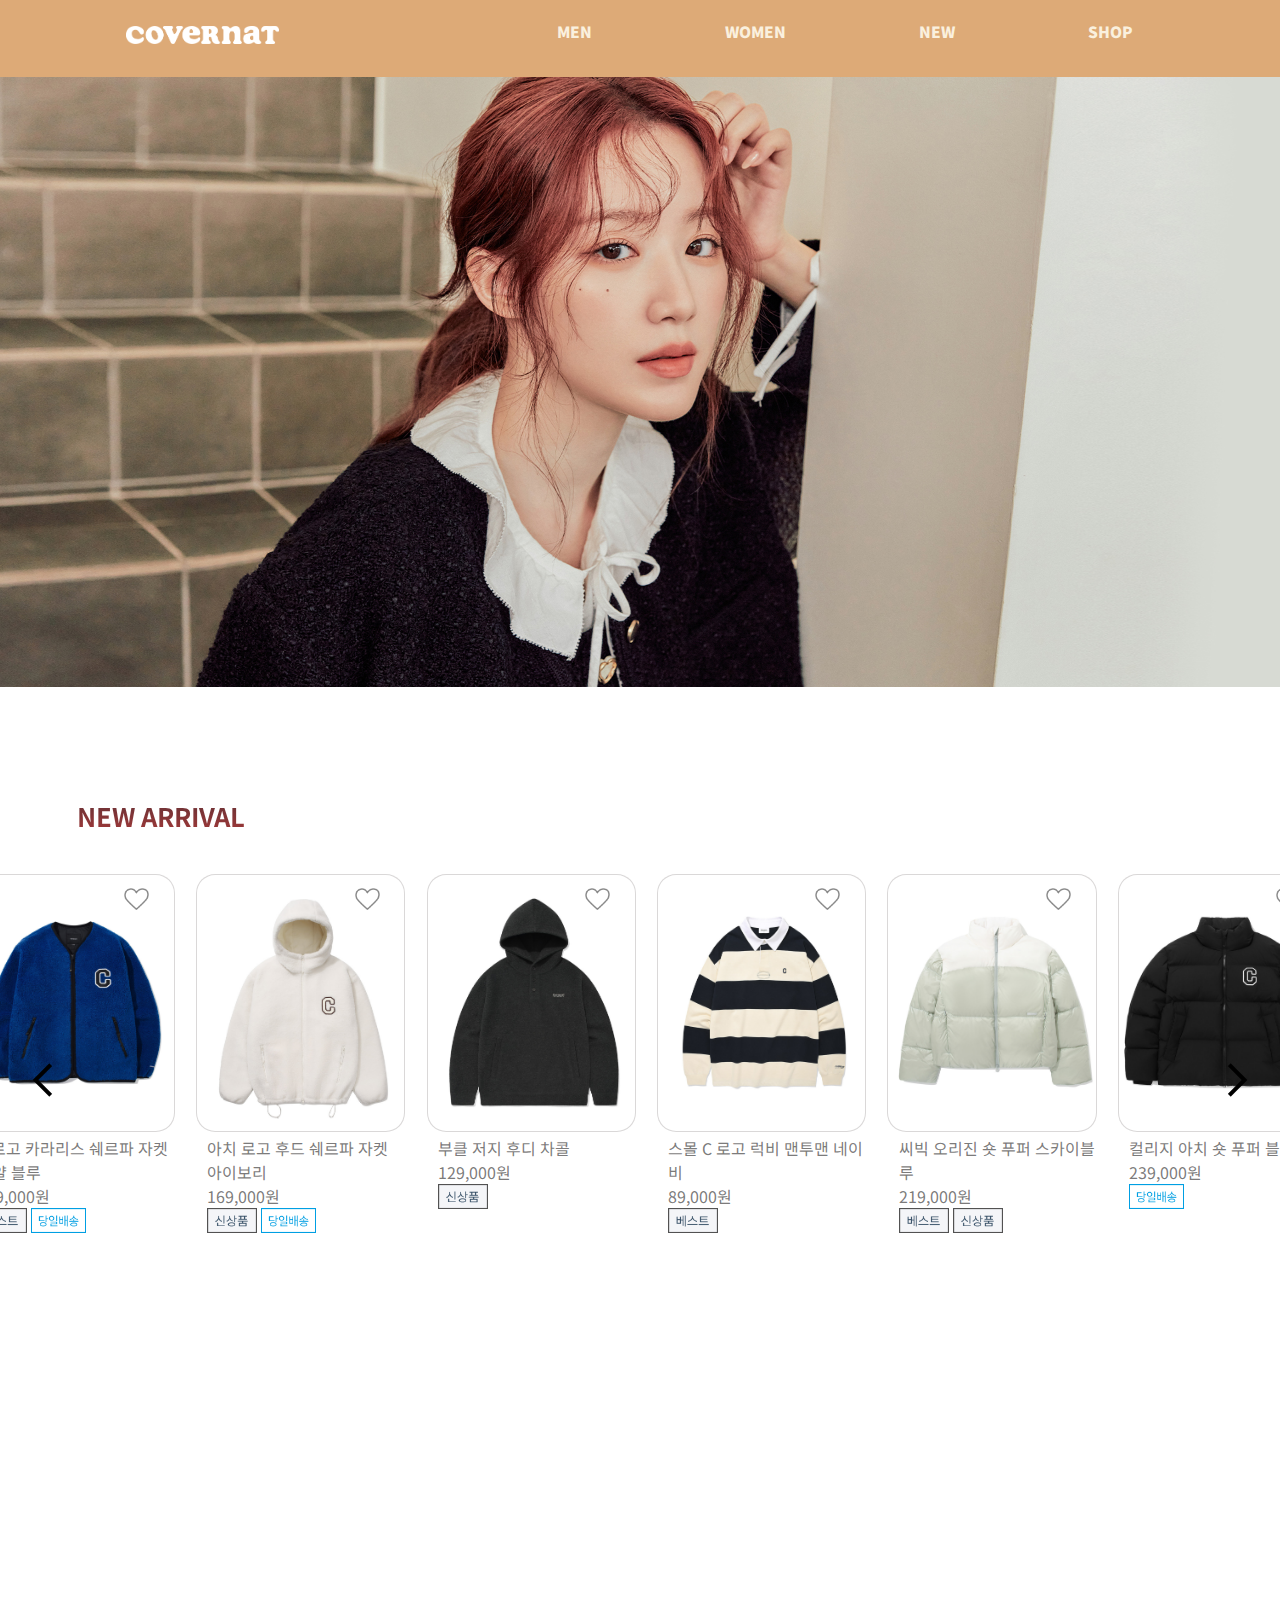
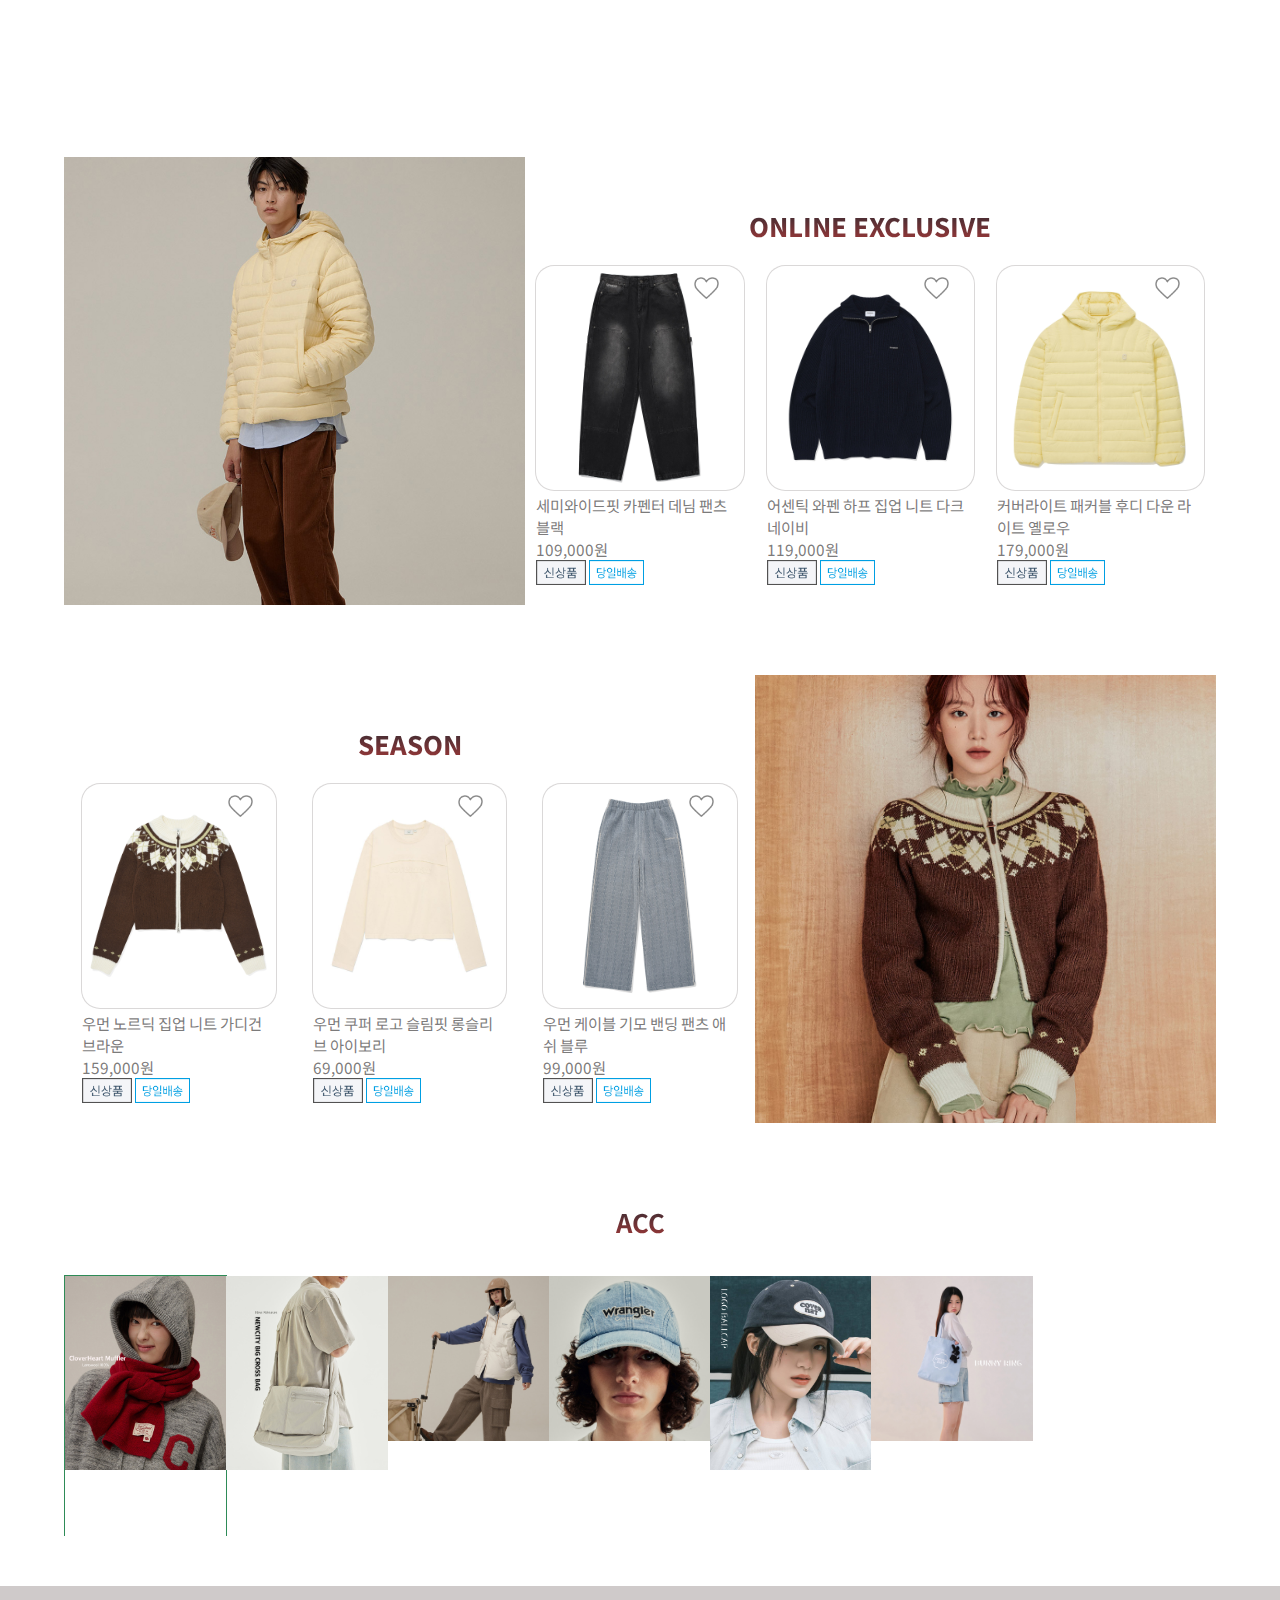
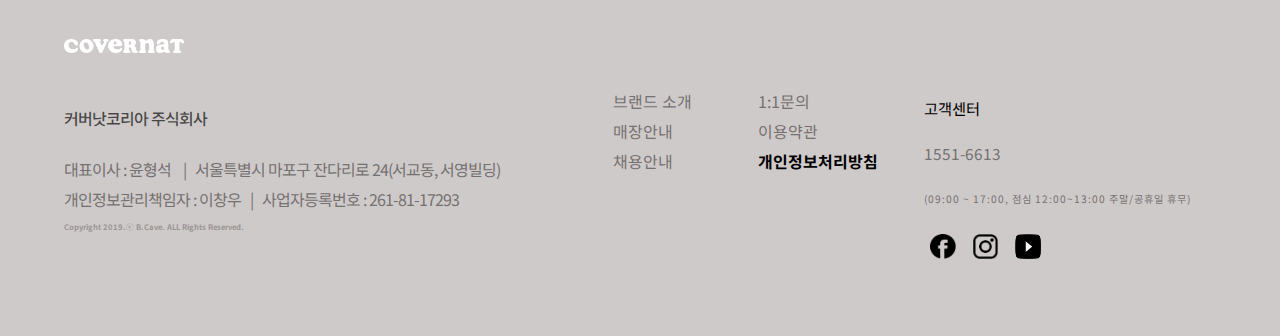
==== commit bb1e058f: "반응형 준비중" ====
--- a/index.html
+++ b/index.html
@@ -192,7 +192,7 @@
 
         <div class="womens">
             <div class="womens_list">
-                <h2>FALL SELETION</h2>   
+                <h2>SEASON</h2>   
                 <ul class="womens_inlist">
                     <li class="wabMenu motive">
                         <a href="#"></a>
--- a/index.css
+++ b/index.css
@@ -12,7 +12,7 @@
 }
 
 #header{
-    width: 100%; height: 100px;
+    width: 100%; height: 143px;
     position: absolute;
     top: 0;
     background-color: rgb(221, 170, 119);
@@ -490,7 +490,9 @@
     border: 1px solid seagreen;
     background-repeat: no-repeat;
 }
-
+#section .swiper2{
+    display: none;
+}
 #footer{
     width: 100%; height: 350px;
     background-color: rgb(207, 202, 202);
@@ -588,7 +590,9 @@
 #footer .footer_bottom .sns>li a>img{position: absolute;}
 
 #footer .footer_bottom .sns>li .color{display: none;}
+
 #footer .footer_bottom .sns>li:hover .color{display: block;}
+
 #footer .footer_bottom .sns>li:nth-child(1):hover .dark{
     display: none;
 }
@@ -613,15 +617,31 @@
 
 /*------------------------글씨 크기 조정---------------------------------*/
 @media all and (min-width:1024px) and (max-width:1400px){
+    #header{height: 6vw;}
+
+    #header .gnb> .nav>.sub{
+        
+    }
+
+    #section {margin-top: 60px;}
     #section .newcont .new_slide>li{
         font-size: 1em;
     }
+    #section .mens .mens_list .mens_inlist>li{
+        font-size: 1.2vw;
+    }
+    #section .womens .womens_list .womens_inlist>li{
+        font-size: 1.2vw;
+    }
+    
 }
 
 /*--------------------------------------------tablet--------------------------------------*/
 @media all and (min-width:769px) and (max-width:1024px){
 
 #header{display: none;}
+
+#section{margin-top: 0px;}
 
 #section .newcont{
     width: 100%; height: 65vw;
@@ -680,7 +700,13 @@
 #section .womens .womens_list .womens_inlist>li>span img{width: 35px; height: 20px;}
 
 #section .swiper {
-    margin-top: 100px;
+    width: 100%;
+    height: 35vw;
+    margin-top: 120px;
+}
+
+#section .swiper h2{
+    font-size: 3.5vw;
 }
 
 #footer{height: 35vw;}
@@ -703,9 +729,12 @@
 @media all and (max-width: 768px){
     #header{display: none;}
 
+    #section{margin-top: 0px;}
+
     #section .mainbg{
         width: 100%; height: 160vw;
     }
+
     #section .mainbg .main_img>li{
         background-size: cover;
         background-position: center;
@@ -721,16 +750,20 @@
         font-size: 6vw;
         text-align: center;
     }
+    
     #section .newcont .new_slide{
         width: 1400%;
     }
+
     #section .newcont .new_slide>li{
         font-size: 2.5vw; 
         height: 120vw;
     }
+
     #section .newcont .new_slide>li>span{
         left: 30%;
     }
+
     #section .collectbg{
         height: 40vw;
     }
@@ -792,13 +825,34 @@
 
     #section .womens .womens_list .womens_inlist>li>a{width: 10px; height: 10px;}
     
-    #section .swiper{
-        margin-top: 45vw;
-    }
-
-    #section .swiper h2{
-        margin-bottom: 20px;
-        font-size: 3.5vw;
+    #section .swiper{display: none;}
+
+    #section .swiper2{
+        display: block;
+        width: 90%; height: 26vw;
+        margin-top: 80px;
+        margin-bottom: 50px;
+    }
+    
+    #section .swiper2 h2{
+        width: 100%;
+        margin-bottom: 35px;
+        text-align: center;
+        font-size: 2vw;
+        background: linear-gradient(#292931 0%, #a33939 100%);
+        background-clip: text;
+        -webkit-background-clip: text;
+        color: transparent;
+    }
+    
+    #section .swiper2 .swiper-button-prev2{display: none;}
+    
+    #section .swiper2 .swiper-button-next2{display: none;}
+    
+    #section .swiper2 .swiper-wrapper2 {
+        width: 14%; height: 100%;
+        border: 1px solid seagreen;
+        background-repeat: no-repeat;
     }
 
     #footer{
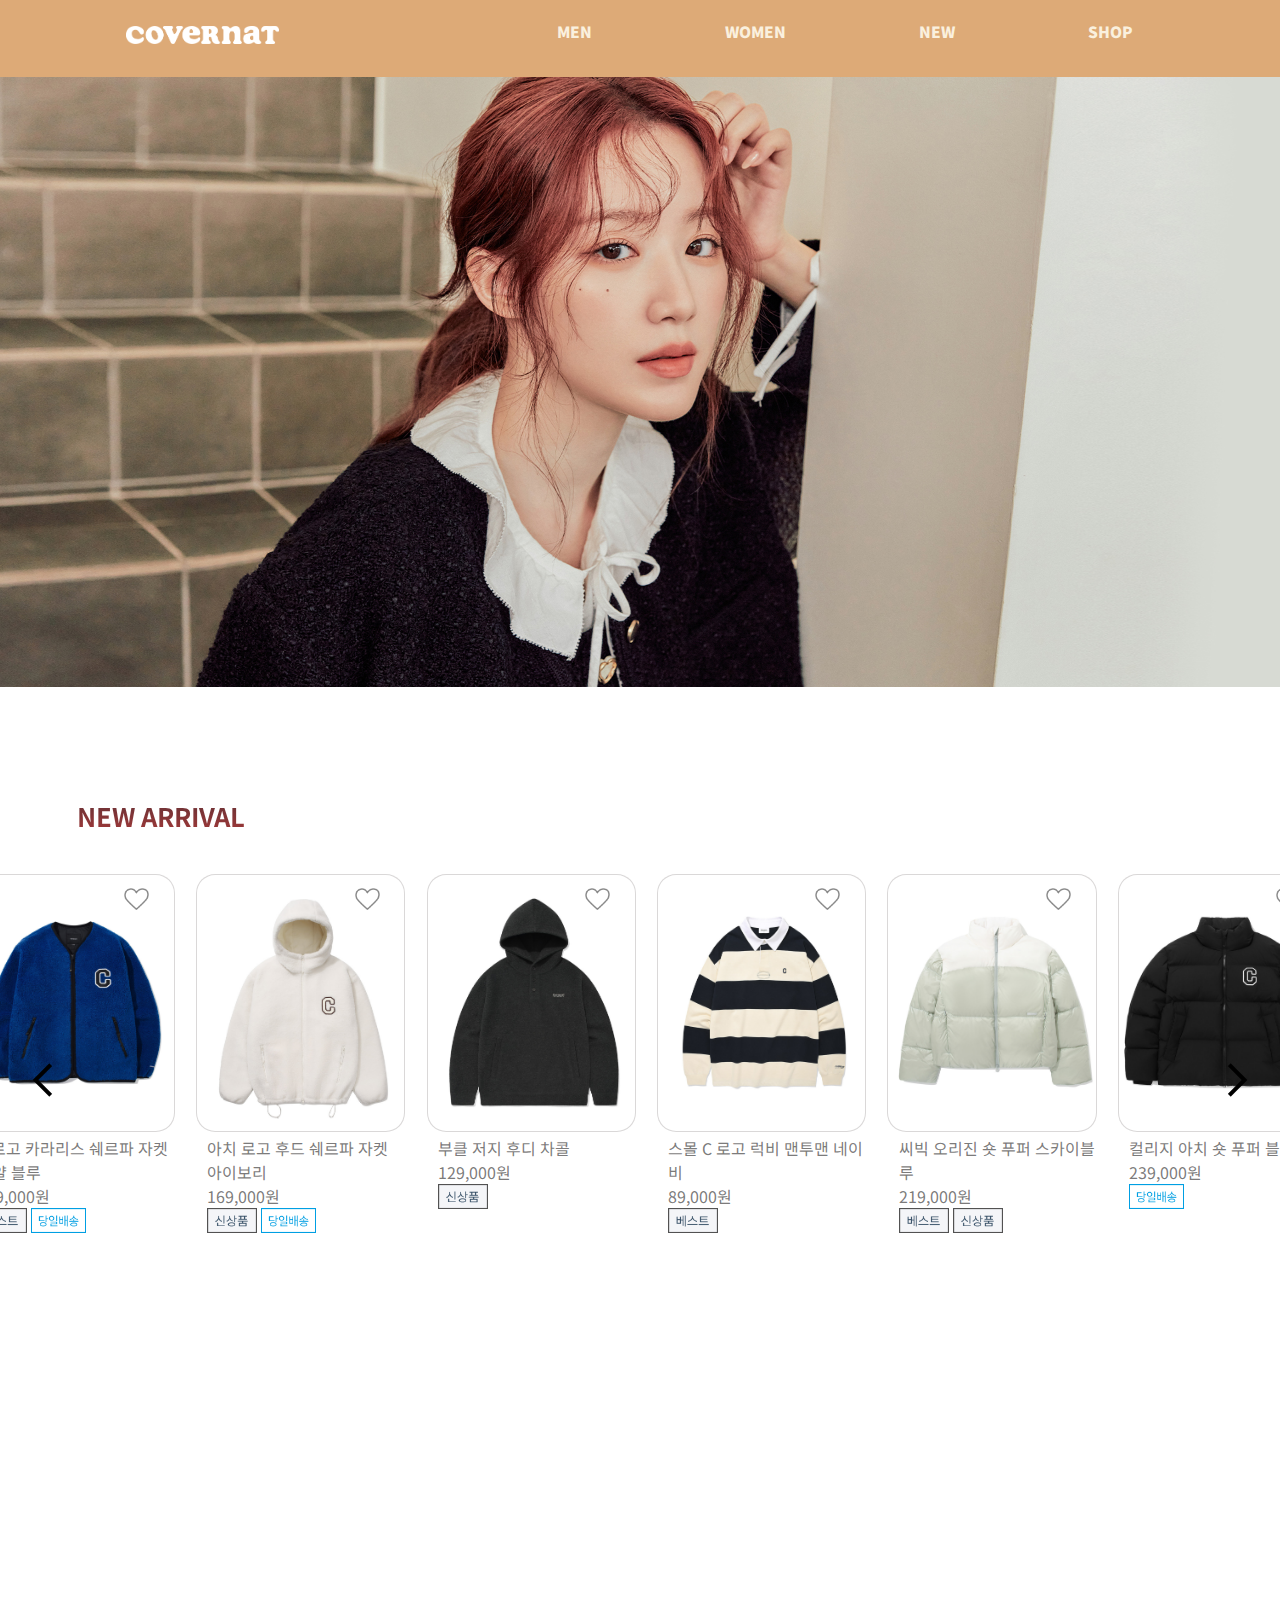
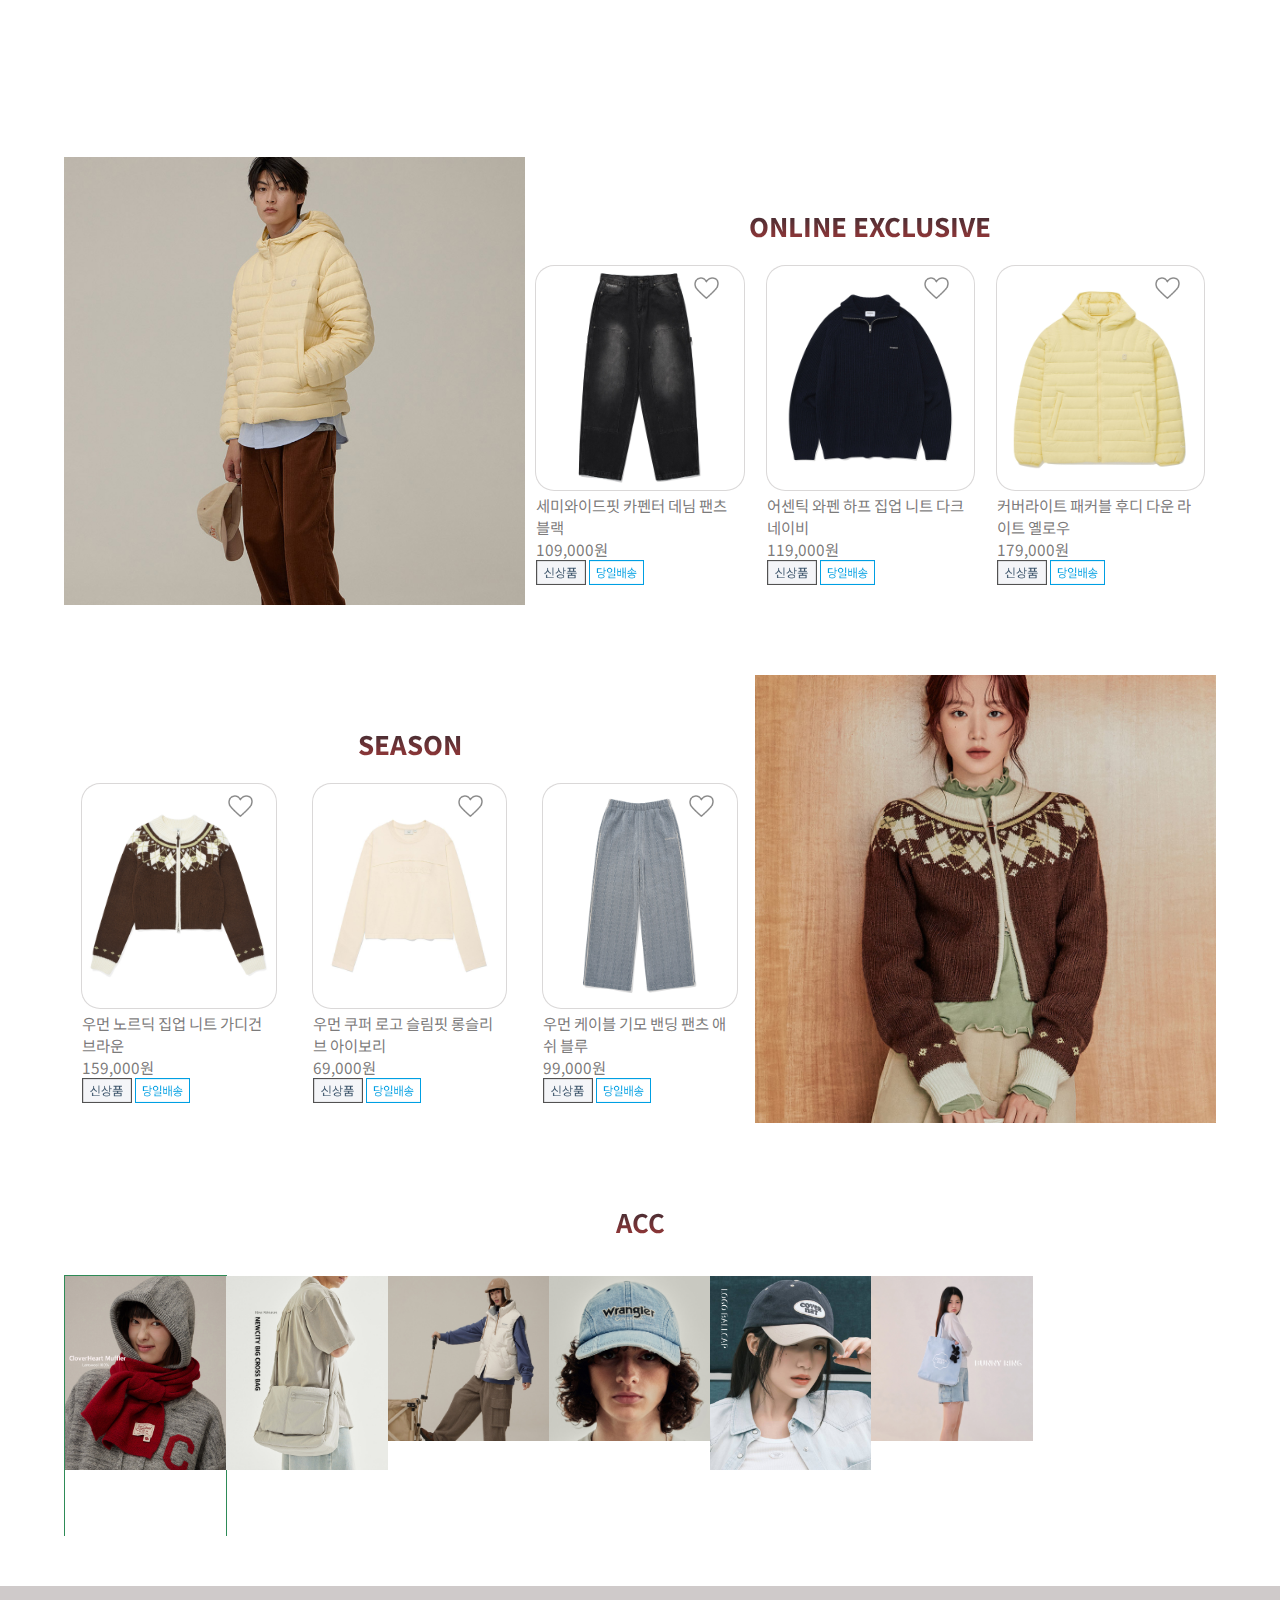
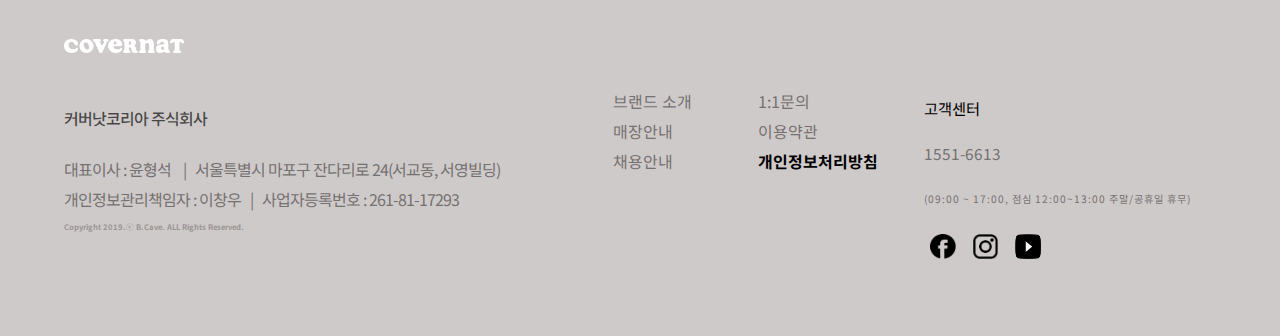
==== commit 2dabae10: "반응형 찐막" ====
--- a/index.html
+++ b/index.html
@@ -249,12 +249,6 @@
                 <div class="swiper-slide"><img src="images/wranglercap.jpg" alt="랭글러캡" width="100%"></div>
                 <div class="swiper-slide"><img src="images/captext.jpg" alt="로고캡" width="100%"></div>
                 <div class="swiper-slide"><img src="images/keyringtext.jpg" alt="키링" width="100%"></div>
-                <!-- <div class="swiper-slide"></div>
-                <div class="swiper-slide"></div>
-                <div class="swiper-slide"></div>
-                <div class="swiper-slide"></div>
-                <div class="swiper-slide"></div>
-                <div class="swiper-slide"></div> -->
             </div>
                 <div class="swiper-button-prev"></div>
                 <div class="swiper-button-next"></div>
--- a/index.css
+++ b/index.css
@@ -743,7 +743,7 @@
     #section .mainbg .main_img .img3{display: none;}
     
     #section .newcont{
-        width: 100%; height: 160vw;
+        width: 100%; height: 180vw;
     }
 
     #section .newcont>h2{
@@ -752,11 +752,11 @@
     }
     
     #section .newcont .new_slide{
-        width: 1400%;
+        width: 1350%;
     }
 
     #section .newcont .new_slide>li{
-        font-size: 2.5vw; 
+        font-size: 4.5vw;
         height: 120vw;
     }
 
@@ -765,19 +765,19 @@
     }
 
     #section .collectbg{
-        height: 40vw;
-    }
-
-    #section .mens{width: 90%; height: 45vw;}
+        height: 50vw;
+    }
+
+    #section .mens{width: 100%; height: 45vw;}
 
     #section .mens .mens_list h2{
-        font-size: 3.5vw;
+        font-size: 5vw;
         margin-top: 50px;
         margin-bottom: 30px;
     }
 
     #section .mens .mens_list .mens_inlist>li{
-        font-size: 2vw;
+        font-size: 3vw;
         margin-left: 30px;
     }
 
@@ -800,13 +800,13 @@
     #section .womens{width: 100%; margin-top: 150px;}
 
     #section .womens .womens_list h2{
-        font-size: 3.5vw;
+        font-size: 5vw;
         margin-top: 50px;
         margin-bottom: 30px;
     }
 
     #section .womens .womens_list .womens_inlist>li{
-        font-size: 2vw;
+        font-size: 3vw;
     }
 
     #section .womens .womens_cont{display: none;}
@@ -825,36 +825,16 @@
 
     #section .womens .womens_list .womens_inlist>li>a{width: 10px; height: 10px;}
     
-    #section .swiper{display: none;}
-
-    #section .swiper2{
-        display: block;
-        width: 90%; height: 26vw;
-        margin-top: 80px;
-        margin-bottom: 50px;
-    }
-    
-    #section .swiper2 h2{
-        width: 100%;
-        margin-bottom: 35px;
-        text-align: center;
-        font-size: 2vw;
-        background: linear-gradient(#292931 0%, #a33939 100%);
-        background-clip: text;
-        -webkit-background-clip: text;
-        color: transparent;
-    }
-    
-    #section .swiper2 .swiper-button-prev2{display: none;}
-    
-    #section .swiper2 .swiper-button-next2{display: none;}
-    
-    #section .swiper2 .swiper-wrapper2 {
-        width: 14%; height: 100%;
-        border: 1px solid seagreen;
-        background-repeat: no-repeat;
-    }
-
+    #section .swiper{
+        margin-top: 50%;
+        width: 100%; height: 120vw;
+    }
+    #section .swiper h2{
+        font-size: 5vw;
+    }
+    #section .swiper .swiper-wrapper{
+        width: 300%; height: 80vw;
+    }
     #footer{
         height: 240px;
     }
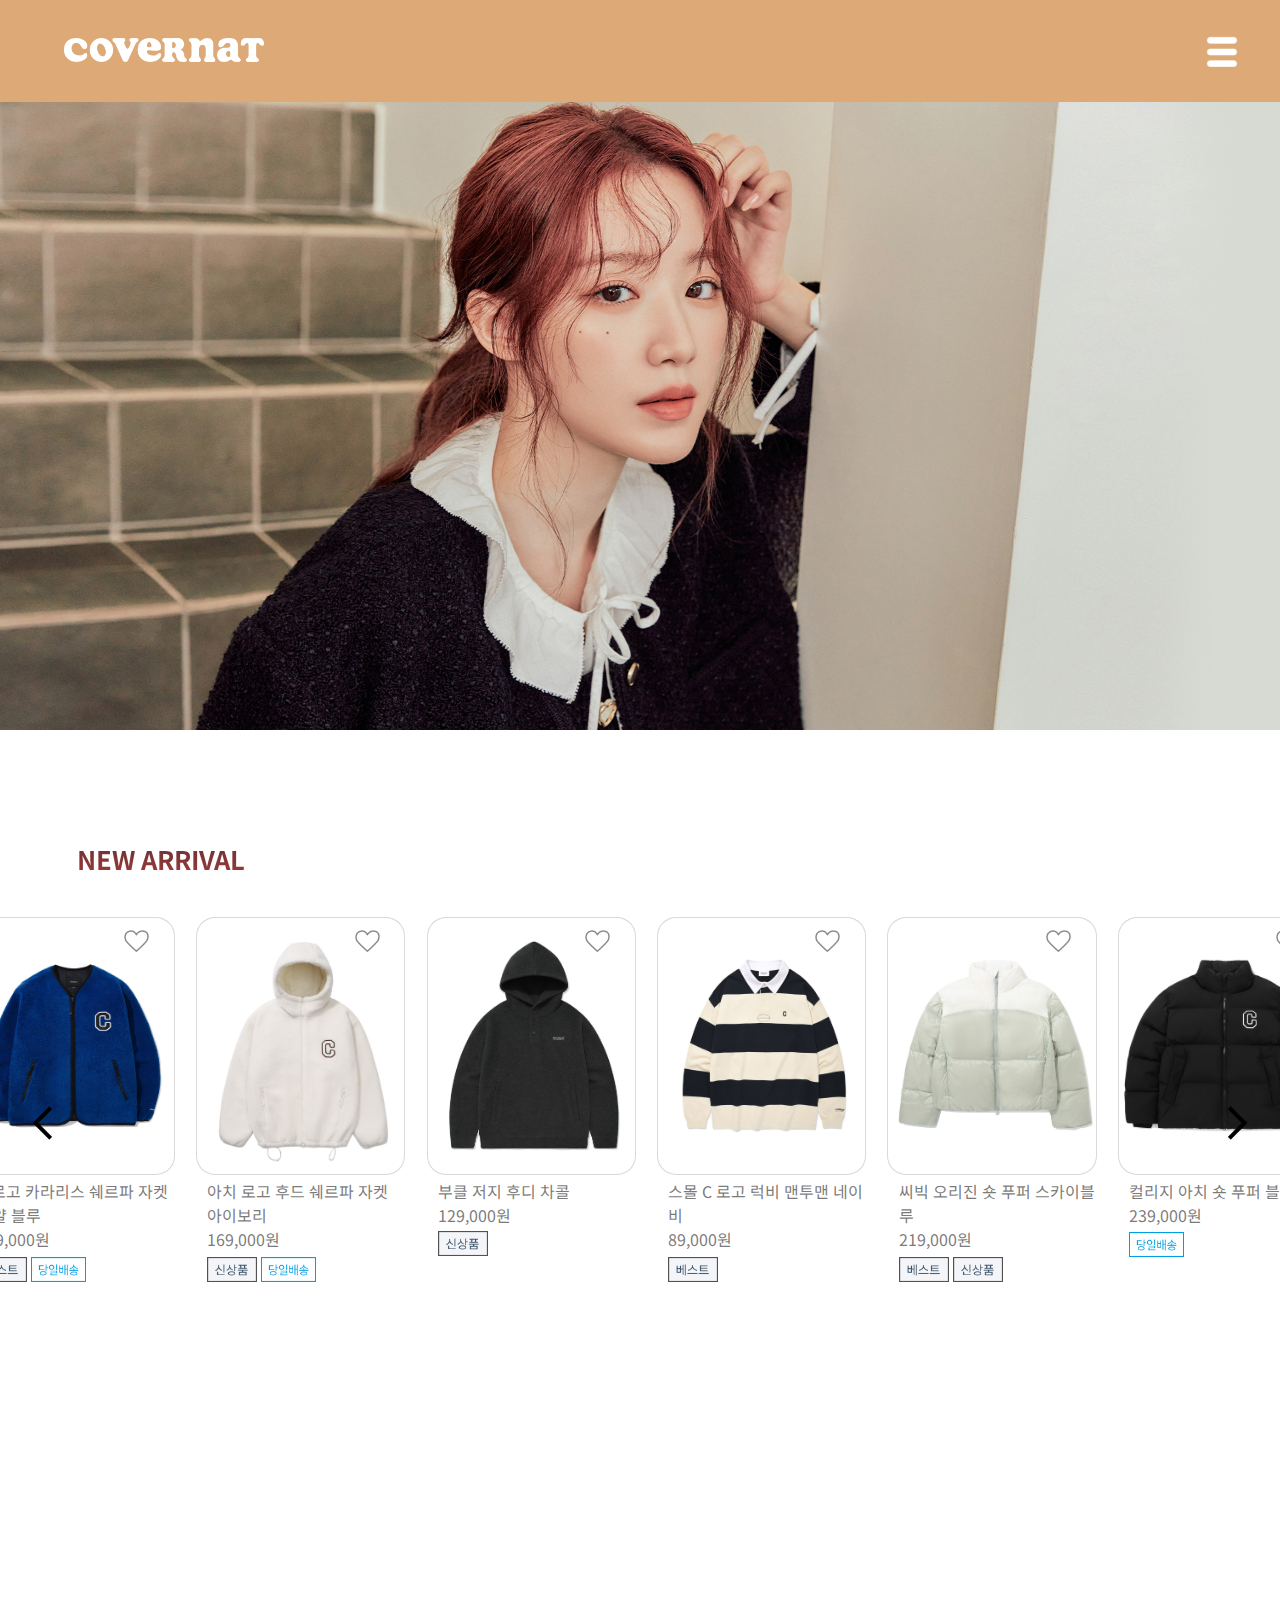
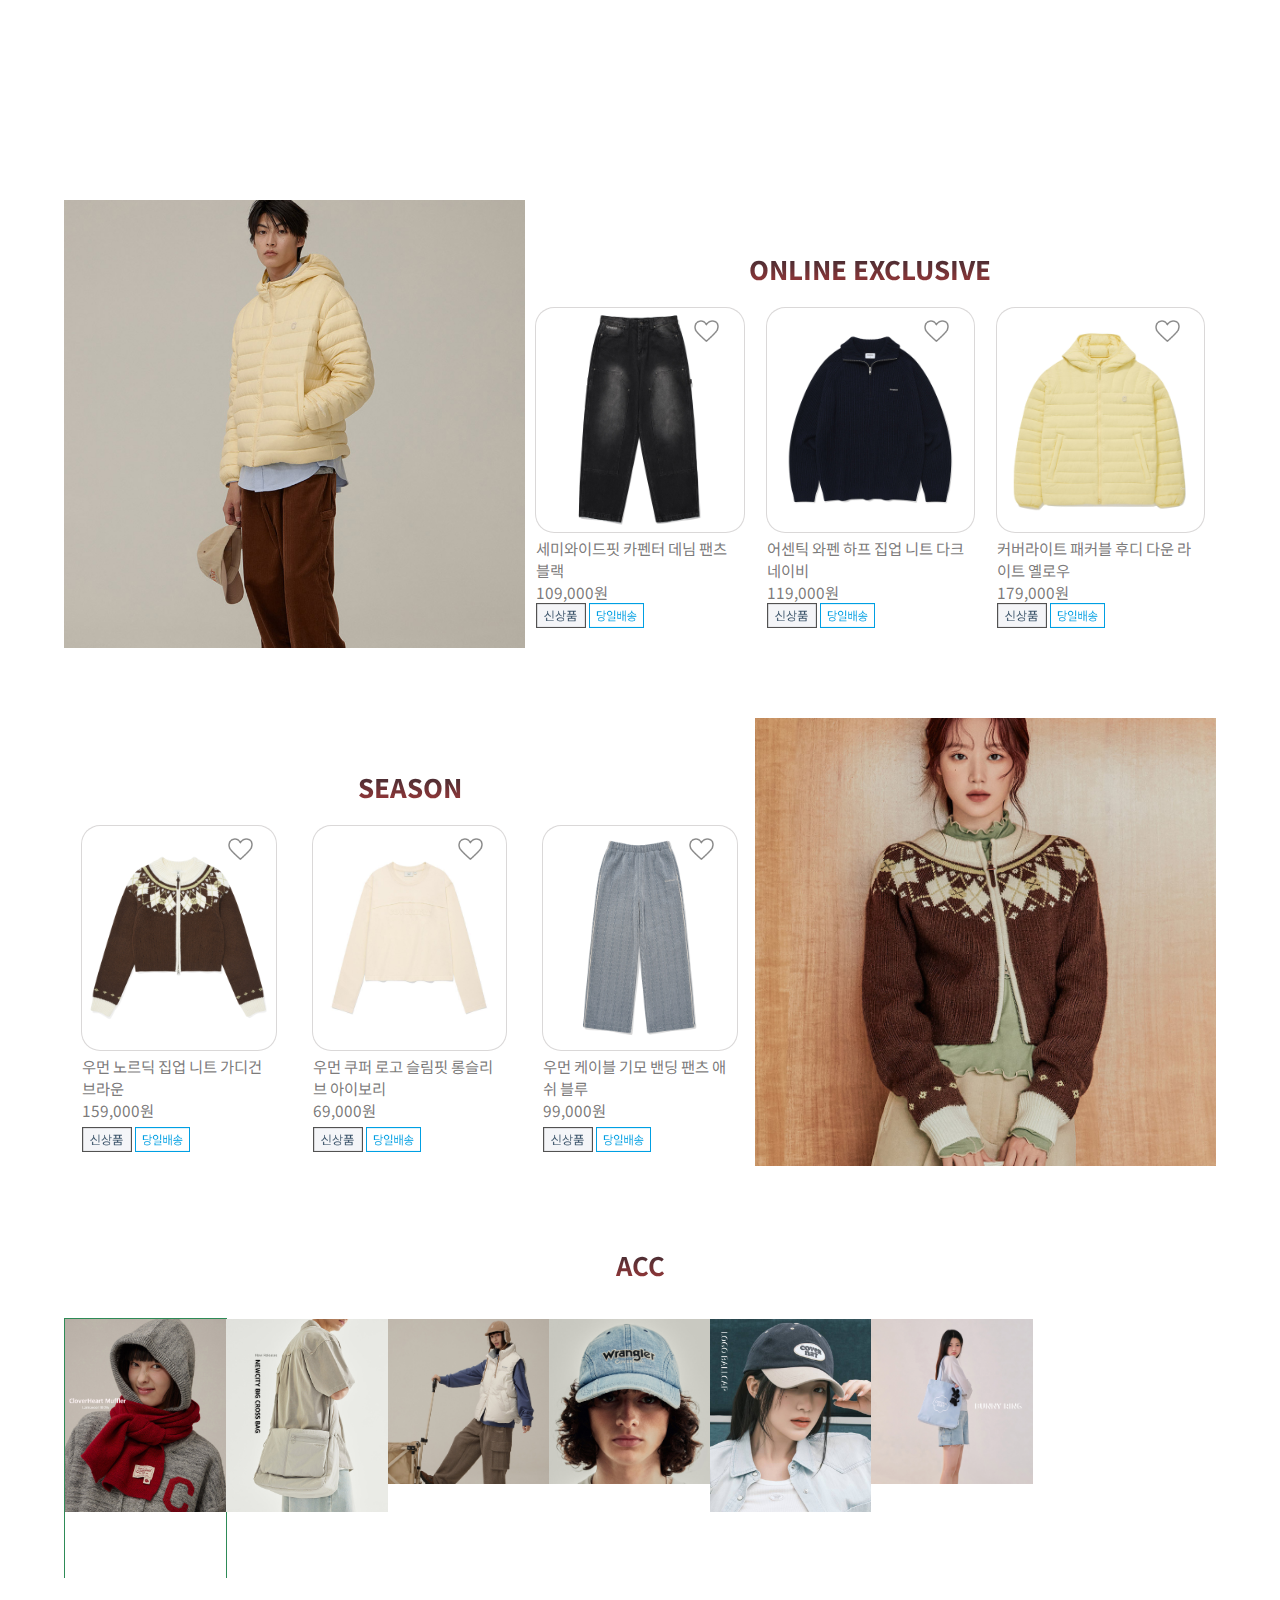
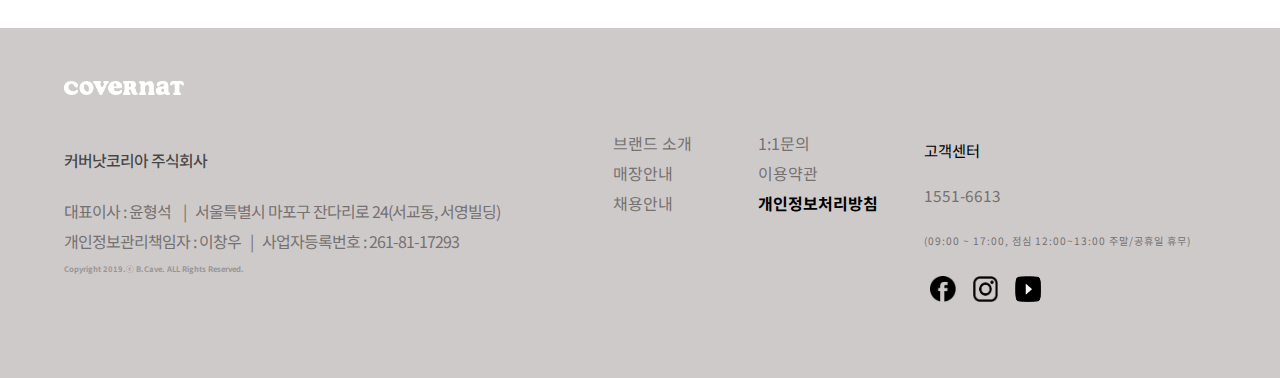
==== commit 625f96b2: "커버낫 Forever" ====
--- a/index.html
+++ b/index.html
@@ -50,6 +50,10 @@
                 </li>
             </ul>
         </div>
+    </div>
+    <div id="header2">
+                <h1 class="logo2"><img src="images/logowhite.png" alt=""></h1>
+                <div class="icon"></div>
     </div>
     <div id="section">
         <div class="mainbg">
--- a/index.css
+++ b/index.css
@@ -19,6 +19,8 @@
     z-index: 5000;
 }
 
+#header2{display: none;}
+
 #header .gnb{
     width: calc(90%);
     display: flex;
@@ -140,6 +142,9 @@
     left: 5%; top: 102%;
     font-weight: 400;
 }
+#section .newcont .new_slide>li>span>img{
+    margin-top: 3%;
+}
 #section .newcont .new_slide>li>a{
     position: absolute;
     right: 12%; top: 5%;
@@ -267,6 +272,9 @@
     left: 0; top: 0;
     display: none;
 }
+
+
+
 #section .mens .mens_cont .mens_contlist li.active{display: block;}
 
 #section .mens .mens_cont .mens_contlist>li:nth-child(1){background-image: url(images/newpantsbltab.jpg);}
@@ -431,6 +439,9 @@
     background-size: contain;
     width: 25px; height: 25px;
 }
+#section .womens .womens_list .womens_inlist>li img{
+    margin-top: 3%;
+}
 
 #section .womens .womens_list .womens_inlist>li:nth-child(1){
     background-image: url(images/cardiganbrown.jpg);
@@ -616,14 +627,42 @@
 }
 
 /*------------------------글씨 크기 조정---------------------------------*/
-@media all and (min-width:1024px) and (max-width:1400px){
+@media all and (min-width:1024px) and (max-width:1600px){
     #header{height: 6vw;}
 
-    #header .gnb> .nav>.sub{
-        
-    }
-
-    #section {margin-top: 60px;}
+    #header{display: none;}
+
+    #header2{
+        display: block;
+        width: 100%; height: 8vw;
+        background-color: rgb(221, 170, 119);
+        display: flex;
+        justify-content: space-between;
+    }
+
+    #header2 .logo2{
+        margin-top: 3%;
+        margin-left: 5%;
+        width: 200px; 
+    }
+
+    #header2 .logo2 img{
+        width: 100%; 
+    }
+
+    
+    #header2 .icon{
+        cursor: pointer;
+        margin-top: 2.5%;
+        margin-right: 3%;
+        width: 40px; height: 35px;
+        background-size: cover;
+        background-repeat: no-repeat;
+        background-image: url(images/hamburger.png);
+    }
+
+    #section {margin-top: 0px;}
+
     #section .newcont .new_slide>li{
         font-size: 1em;
     }
@@ -638,8 +677,35 @@
 
 /*--------------------------------------------tablet--------------------------------------*/
 @media all and (min-width:769px) and (max-width:1024px){
-
 #header{display: none;}
+
+#header2{
+    display: block;
+    width: 100%; height: 10vw;
+        background-color: rgb(221, 170, 119);
+        display: flex;
+        justify-content: space-between;
+}
+
+#header2 .logo2{
+    margin-top: 3.5%;
+    margin-left: 5%;
+    width: 200px; 
+}
+
+#header2 .logo2 img{
+    width: 100%; 
+}
+
+#header2 .icon{
+    cursor: pointer;
+    margin-top: 3.5%;
+    margin-right: 5%;
+    width: 35px; height: 35px;
+    background-size: cover;
+    background-repeat: no-repeat;
+    background-image: url(images/hamburger.png);
+}
 
 #section{margin-top: 0px;}
 
@@ -667,9 +733,11 @@
     background-image: url(images/collect_1.jpg);
     /* background-position: center; */
 }
-
+#section .mens {
+    height: 40vw;
+}
 #section .mens .mens_cont{
-    width: 50%; height: 40vw;
+    width: 50%; height: 50vw;
 }
 
 #section .mens .mens_list h2{
@@ -678,14 +746,18 @@
 }
 
 #section .mens .mens_list .mens_inlist>li{
-    font-size: 1.2vw;
+    font-size: 1.5vw;
     margin-left: 30px;
 }
 
 #section .mens .mens_list .mens_inlist>li>span img{width: 35px; height: 20px;}
 
+#section .womens{
+    margin-top: 200px;
+}
+
 #section .womens .womens_cont{
-    width: 50%; height: 44vw;
+    width: 50%; height: 50vw;
 }
 
 #section .womens .womens_list h2{
@@ -693,7 +765,7 @@
 }
 
 #section .womens .womens_list .womens_inlist>li{
-    font-size: 1.2vw;
+    font-size: 1.5vw;
     margin-right: 30px;
 }
 
@@ -701,15 +773,15 @@
 
 #section .swiper {
     width: 100%;
-    height: 35vw;
-    margin-top: 120px;
+    height: 50vw;
+    margin-top: 200px;
 }
 
 #section .swiper h2{
-    font-size: 3.5vw;
-}
-
-#footer{height: 35vw;}
+    font-size: 3vw;
+}
+
+#footer{height: 28vw;}
 
 #footer .footer_cont .footer_left{font-size: 1.3vw;}
 
@@ -729,6 +801,34 @@
 @media all and (max-width: 768px){
     #header{display: none;}
 
+    #header2{
+        display: block;
+        width: 100%; height: 100px;
+        background-color: rgb(221, 170, 119);
+        display: flex;
+        justify-content: space-between;
+    }
+
+    #header2 .logo2{
+        margin-top: 5%;
+        margin-left: 5%;
+        width: 150px; 
+    }
+
+    #header2 .logo2 img{
+        width: 100%; 
+    }
+
+    #header2 .icon{
+        cursor: pointer;
+        margin-top: 3.5%;
+        margin-right: 5%;
+        width: 35px; height: 35px;
+        background-size: cover;
+        background-repeat: no-repeat;
+        background-image: url(images/hamburger.png);
+    }
+
     #section{margin-top: 0px;}
 
     #section .mainbg{
@@ -836,27 +936,27 @@
         width: 300%; height: 80vw;
     }
     #footer{
-        height: 240px;
+        height: 280px;
     }
 
     #footer .footer_left {display: none;}
     
     #footer .footer_right{
         margin-top: -60px;
-        font-size: 2.5vw;
+        font-size: 2vw;
         width: 100%;
     }
 
     #footer .footer_right .cs>li:nth-child(1){
-        font-size: 3vw;
+        font-size: 4vw;
     }
 
     #footer .footer_right .cs>li:nth-child(2){
-        font-size: 3vw;
+        font-size: 4vw;
     }
 
     #footer .footer_right .cs>li:nth-child(3){
-        font-size: 1.5vw;
+        font-size: 2vw;
     }
 
     #footer .footer_bottom{
@@ -866,7 +966,7 @@
     }
 
     #footer .footer_bottom> h3{
-        font-size: 1.5vw;
+        font-size: 2vw;
     }
 
     #footer .footer_bottom .sns>li>a>img{
